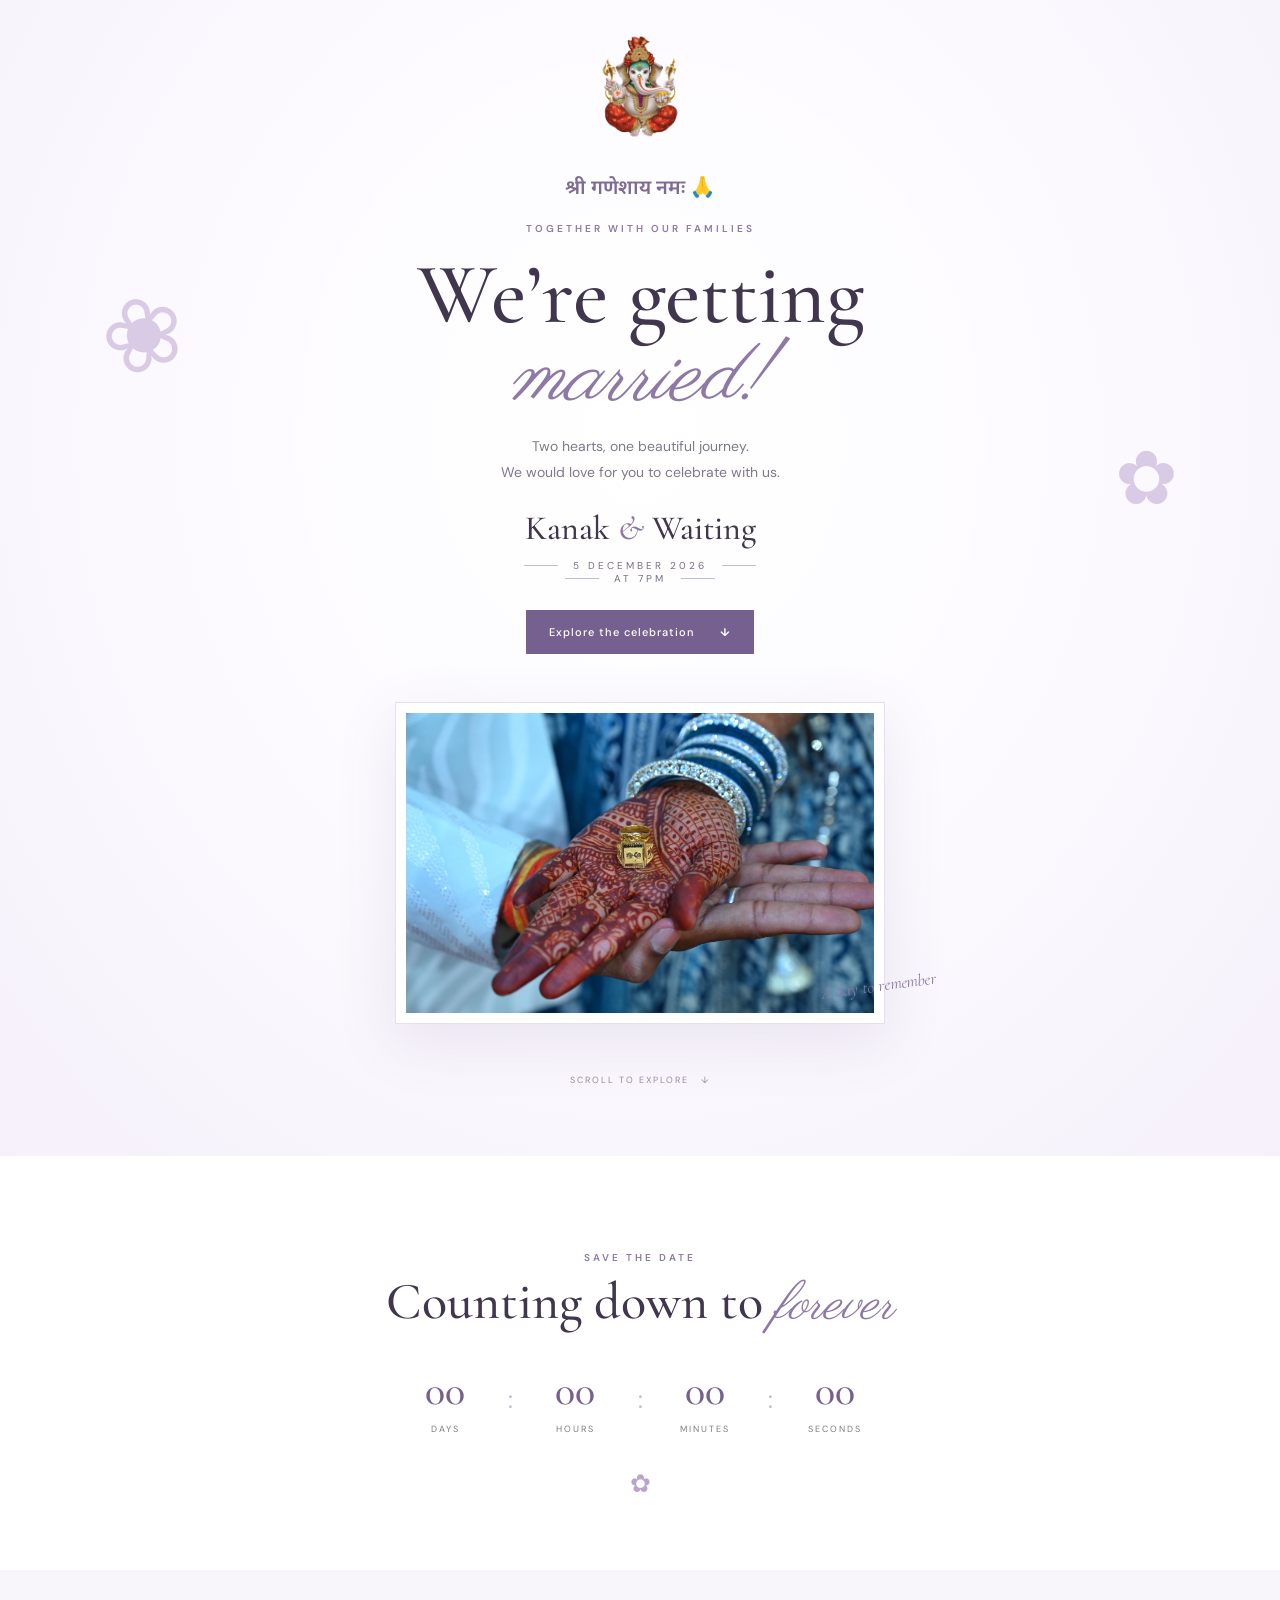
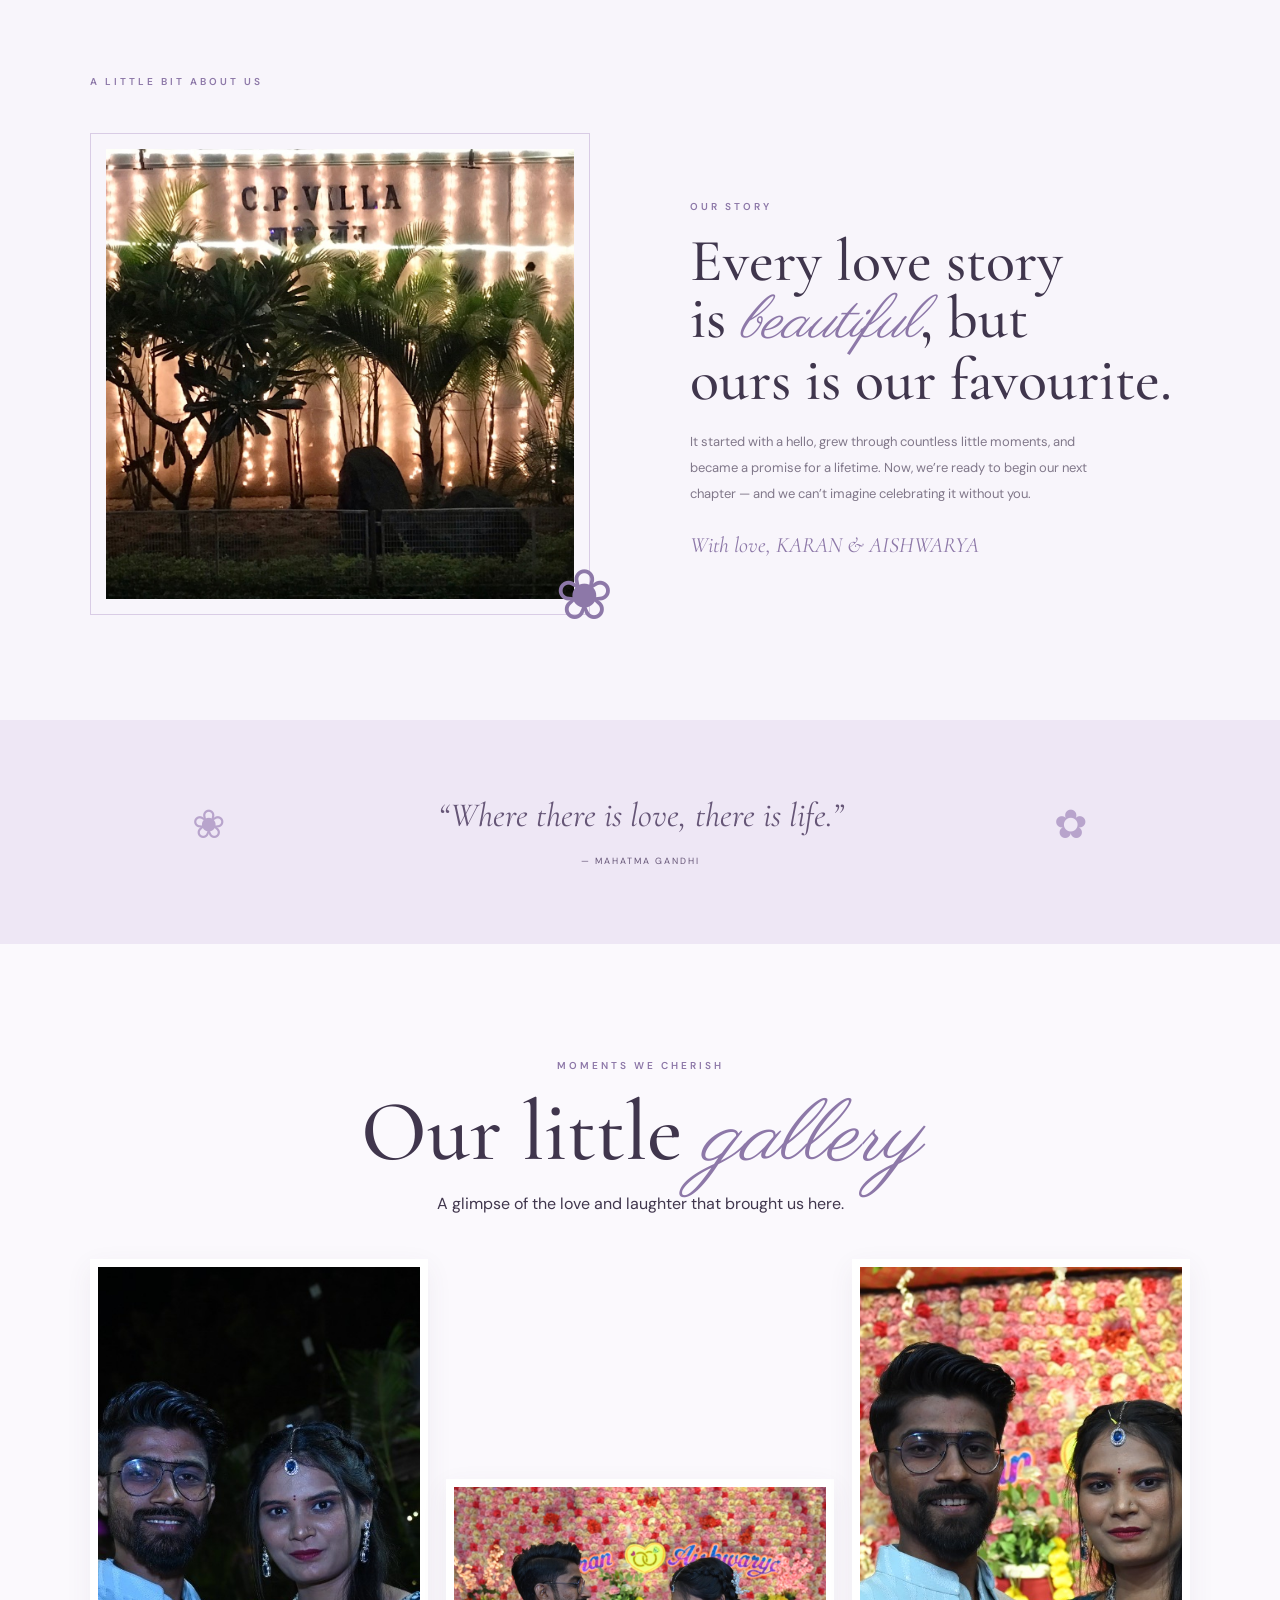
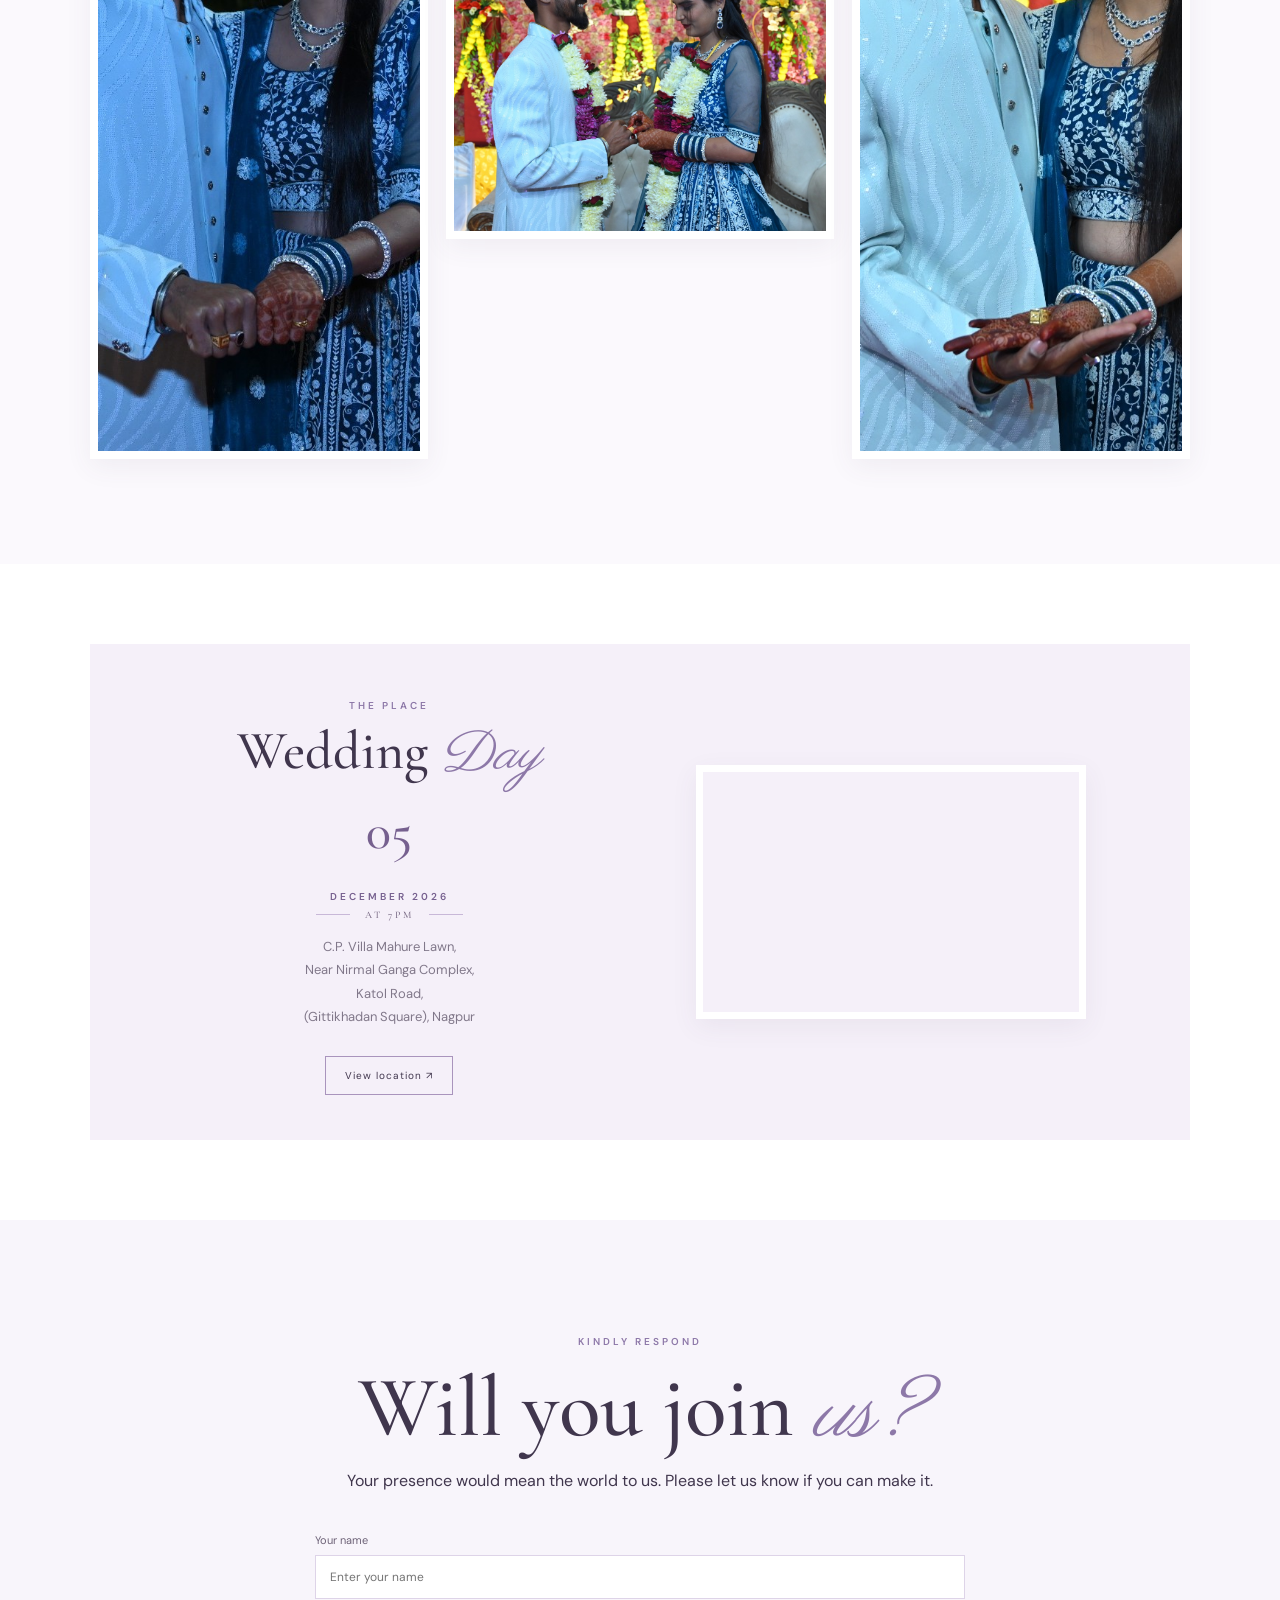
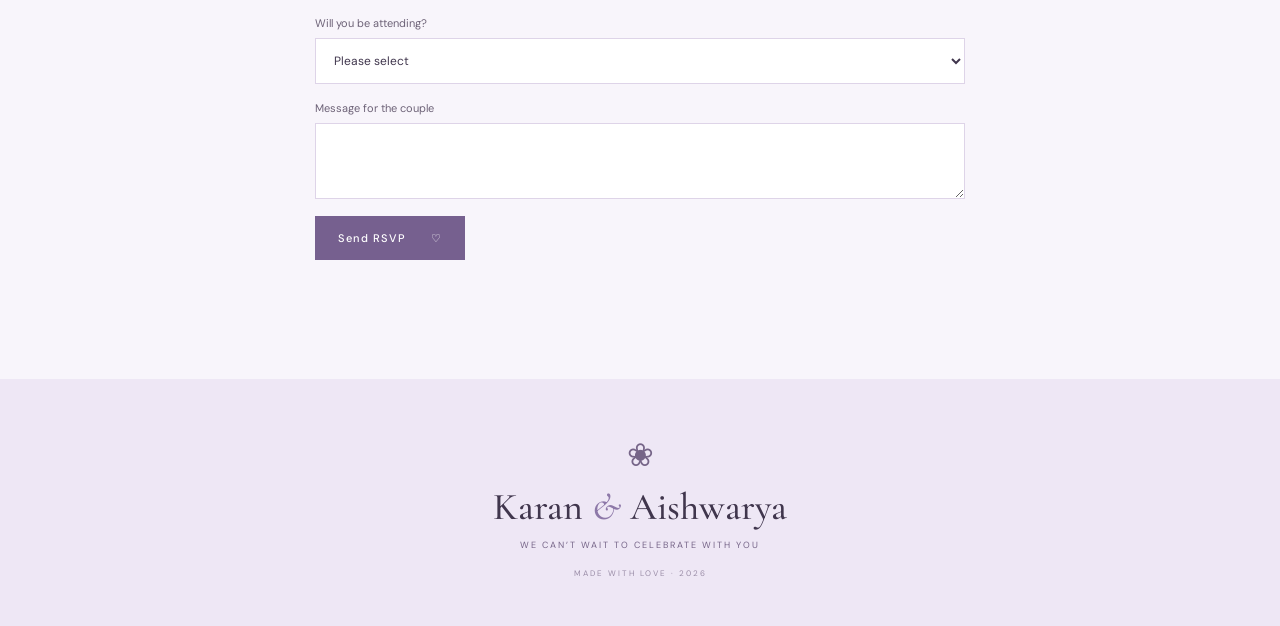
==== index.html @ d9f2b696 "update data" ====
<!DOCTYPE html>
<html lang="en">
<head>
  <meta charset="UTF-8">
  <meta name="viewport" content="width=device-width, initial-scale=1.0">
  <meta name="theme-color" content="#f8f5ff">
  <title>Our Wedding | A Celebration of Love</title>

  <link rel="preconnect" href="https://fonts.googleapis.com">
  <link rel="preconnect" href="https://fonts.gstatic.com" crossorigin>

  <link href="https://fonts.googleapis.com/css2?family=Cormorant+Garamond:wght@400;500;600;700&family=DM+Sans:wght@400;500;600&family=Noto+Sans+Devanagari:wght@400;500;600;700&display=swap" rel="stylesheet">

  <link rel="stylesheet" href="style.css">
</head>

<body>
  <div class="top-flower flower-a">✿</div>
  <div class="top-flower flower-b">❀</div>

  <div class="ganesh-top">
    <img src="images/ganesh.png" alt="Lord Ganesha">
  </div>

  <main>
    <section class="hero" id="home">
      <div class="hero-ornament ornament-left">❀</div>
      <div class="hero-ornament ornament-right">✿</div>

      <p style="font-family: 'Noto Sans Devanagari', sans-serif; font-size: 20px; color: #7d6b94; font-weight: 600;">
        श्री गणेशाय नमः 🙏
      </p>

      <p class="eyebrow">TOGETHER WITH OUR FAMILIES</p>

      <h1>We’re getting<br><em>married!</em></h1>

      <p class="hero-copy">
        Two hearts, one beautiful journey.<br>
        We would love for you to celebrate with us.
      </p>

      <div class="names">Kanak <span>&</span> Waiting</div>

      <div class="date-line">
        <span></span> 5 DECEMBER 2026 <span></span>
      </div>

      <div class="date-line">
        <span></span> AT 7PM <span></span>
      </div>

      <a class="primary-btn" href="#venue">
        Explore the celebration <b>↓</b>
      </a>

      <div class="hero-photo-wrap">
        <div class="photo-frame">
          <img src="images/front.jpeg" alt="Our wedding photo">
        </div>
        <span class="photo-caption">A day to remember</span>
      </div>

      <div class="scroll-note">SCROLL TO EXPLORE <span>↓</span></div>
    </section>

    <section class="countdown-section">
      <p class="eyebrow">SAVE THE DATE</p>
      <h2>Counting down to <em>forever</em></h2>

      <div class="countdown" aria-label="Countdown to wedding">
        <div><strong id="days">000</strong><span>Days</span></div>
        <i>:</i>
        <div><strong id="hours">00</strong><span>Hours</span></div>
        <i>:</i>
        <div><strong id="minutes">00</strong><span>Minutes</span></div>
        <i>:</i>
        <div><strong id="seconds">00</strong><span>Seconds</span></div>
      </div>

      <div class="tiny-flower">✿</div>
    </section>

    <section class="story section-pad" id="story">
      <div class="section-kicker">A LITTLE BIT ABOUT US</div>

      <div class="story-grid">
        <div class="story-image">
          <img src="images/LAWN.jpg" alt="Our story">
          <span class="image-flower">❀</span>
        </div>

        <div class="story-text">
          <p class="eyebrow">OUR STORY</p>

          <h2>
            Every love story<br>
            is <em>beautiful</em>, but<br>
            ours is our favourite.
          </h2>

          <p>
            It started with a hello, grew through countless little moments,
            and became a promise for a lifetime. Now, we’re ready to begin
            our next chapter — and we can’t imagine celebrating it without you.
          </p>

          <div class="signature">With love, KARAN & AISHWARYA</div>
        </div>
      </div>
    </section>

    <section class="quote-band">
      <span class="quote-flower">❀</span>
      <p>“Where there is love, there is life.”</p>
      <small>— MAHATMA GANDHI</small>
      <span class="quote-flower right">✿</span>
    </section>

    <section class="gallery section-pad" id="gallery">
      <p class="eyebrow">MOMENTS WE CHERISH</p>
      <h2>Our little <em>gallery</em></h2>

      <p class="section-intro">
        A glimpse of the love and laughter that brought us here.
      </p>

      <div class="gallery-grid">
        <img src="images/gal1.jpeg" alt="Wedding photo 1">
        <img src="images/gal2.jpeg" alt="Wedding photo 2">
        <img src="images/gal3.jpeg" alt="Wedding photo 3">
      </div>
    </section>

    <section class="venue section-pad" id="venue">
      <div class="venue-card">
        <div class="venue-details">
          <p class="eyebrow">THE PLACE</p>
          <h2>Wedding <em>Day</em></h2>

          <div class="venue-date">
            05<br>
            <span>DECEMBER 2026</span>
            <div class="date-line">
              <span></span> AT 7PM <span></span>
            </div>
          </div>

          <p>
            C.P. Villa Mahure Lawn,<br>
            Near Nirmal Ganga Complex,<br>
            Katol Road,<br>
            (Gittikhadan Square), Nagpur
          </p>

          <a class="outline-btn"
             href="https://www.google.com/maps/search/?api=1&query=C.P.+Villa+Mahure+Lawn%2C+Near+Nirmal+Ganga+Complex%2C+Katol+Road%2C+Nagpur"
             target="_blank" rel="noopener">
            View location ↗
          </a>
        </div>

        <div class="venue-map">
          <iframe
            src="https://maps.google.com/maps?q=C.P.%20Villa%20Mahure%20Lawn%2C%20Near%20Nirmal%20Ganga%20Complex%2C%20Katol%20Road%2C%20Nagpur&t=&z=14&ie=UTF8&iwloc=&output=embed"
            width="100%"
            height="240"
            style="border:0;"
            loading="lazy"
            allowfullscreen
            referrerpolicy="no-referrer-when-downgrade">
          </iframe>
        </div>
      </div>
    </section>

    <!-- RSVP SECTION -->
    <section class="rsvp section-pad" id="rsvp">
      <p class="eyebrow">KINDLY RESPOND</p>
      <h2>Will you join <em>us?</em></h2>

      <p class="section-intro">
        Your presence would mean the world to us.
        Please let us know if you can make it.
      </p>

      <form id="rsvpForm" class="rsvp-form">

        <label>
          Your name
          <input
            type="text"
            name="name"
            placeholder="Enter your name"
            required>
        </label>

        <label>
          Will you be attending?
          <select name="attendance" required>
            <option value="">Please select</option>
            <option value="Joyfully accepts">Joyfully accepts</option>
            <option value="Regretfully declines">Regretfully declines</option>
          </select>
        </label>

        <label>
          Message for the couple
          <textarea
            name="message"
            rows="3"
            placeholder="Write a little note (optional)">
          </textarea>
        </label>

        <button class="primary-btn submit-btn" type="submit">
          Send RSVP <span>♡</span>
        </button>

        <p class="form-note" id="formNote" aria-live="polite"></p>

      </form>
    </section>
  </main>

  <footer>
    <div class="footer-flower">❀</div>
    <div class="footer-names">Karan <span>&</span> Aishwarya</div>
    <p>WE CAN’T WAIT TO CELEBRATE WITH YOU</p>
    <small>MADE WITH LOVE · 2026</small>
  </footer>

  <script src="script.js"></script>
</body>
</html>
---- style.css ----
@import url('https://fonts.googleapis.com/css2?family=Parisienne&display=swap');

:root {
  --ink: #40364d;
  --purple: #8d78a8;
  --deep: #76608f;
  --pale: #f3eef9;
  --lav: #e8def2;
  --white: #fff;
  --muted: #81788a;
}

* {
  box-sizing: border-box;
}

html {
  scroll-behavior: smooth;
}

body {
  margin: 0;
  background: #fff;
  color: var(--ink);
  font-family: 'DM Sans', sans-serif;
  overflow-x: hidden;
}

a {
  color: inherit;
  text-decoration: none;
}

/* HEADER */
.site-header {
  height: 82px;
  padding: 0 8%;
  display: flex;
  align-items: center;
  justify-content: space-between;
  background: #fff;
  position: absolute;
  top: 0;
  left: 0;
  width: 100%;
  z-index: 10;
}

.brand {
  font-family: 'Cormorant Garamond', serif;
  font-size: 30px;
  letter-spacing: 2px;
}

.brand span,
.names span,
.footer-names span {
  color: var(--purple);
  font-style: italic;
}

.nav {
  display: flex;
  gap: 36px;
  align-items: center;
  font-size: 12px;
  letter-spacing: 1.4px;
  text-transform: uppercase;
}

.nav a {
  transition: .2s;
}

.nav a:hover {
  color: var(--purple);
}

.nav-rsvp {
  border: 1px solid #bba9ce;
  padding: 11px 23px;
}

.menu-toggle {
  display: none;
  background: none;
  border: 0;
  font-size: 25px;
  color: var(--ink);
}

/* HERO */
.hero {
  min-height: 930px;
  padding: 155px 20px 70px;
  text-align: center;
  position: relative;
  background: radial-gradient(ellipse at 50% 38%, #fff 0, #fcfaff 48%, #f5f0fa 100%);
  overflow: hidden;
}

.eyebrow,
.section-kicker {
  font-size: 10px;
  letter-spacing: 3px;
  color: var(--purple);
  font-weight: 600;
}

.hero h1,
.section-pad h2,
.countdown-section h2 {
  font: 500 clamp(48px, 7vw, 86px)/.9 'Cormorant Garamond', serif;
  margin: 22px 0 15px;
}

.hero h1 em,
h2 em {
  font-family: 'Parisienne', cursive;
  color: var(--purple);
  font-weight: 400;
}

.hero-copy {
  font-size: 14px;
  line-height: 1.9;
  color: var(--muted);
}

.names {
  font: 500 34px 'Cormorant Garamond', serif;
  margin: 22px 0 10px;
}

.date-line {
  display: flex;
  align-items: center;
  justify-content: center;
  gap: 15px;
  font-size: 10px;
  letter-spacing: 3px;
  color: #796b85;
}

.date-line span {
  height: 1px;
  width: 34px;
  background: #c8b8d8;
}

.primary-btn {
  display: inline-flex;
  align-items: center;
  gap: 25px;
  margin-top: 25px;
  padding: 15px 23px;
  background: var(--deep);
  color: #fff;
  border: 0;
  font: 500 11px 'DM Sans', sans-serif;
  letter-spacing: 1px;
  cursor: pointer;
  transition: .25s;
}

.primary-btn:hover {
  background: #5d4b73;
  transform: translateY(-2px);
}

.hero-photo-wrap {
  width: min(490px, 80vw);
  margin: 48px auto 0;
  position: relative;
}

.photo-frame {
  padding: 10px;
  background: #fff;
  box-shadow: 0 18px 55px #6f5a8520;
  border: 1px solid #e7deef;
}

.photo-frame img {
  display: block;
  width: 100%;
  height: 300px;
  object-fit: cover;
  object-position: center 48%;
}

.photo-caption {
  position: absolute;
  right: -52px;
  bottom: 28px;
  font: italic 17px 'Cormorant Garamond', serif;
  color: var(--purple);
  transform: rotate(-8deg);
}

.scroll-note {
  font-size: 9px;
  letter-spacing: 2px;
  color: #968ba0;
  margin-top: 50px;
}

.scroll-note span {
  margin-left: 8px;
}

.hero-ornament,
.top-flower {
  position: absolute;
  color: #c7b3d8;
  opacity: .65;
  font-size: 100px;
}

.ornament-left {
  left: 8%;
  top: 270px;
  transform: rotate(-20deg);
}

.ornament-right {
  right: 8%;
  top: 430px;
  font-size: 75px;
}

.top-flower {
  font-size: 50px;
  top: 100px;
}

.flower-a {
  left: 3%;
}

.flower-b {
  right: 4%;
  top: 160px;
}

/* COUNTDOWN */
.countdown-section {
  text-align: center;
  padding: 85px 20px 70px;
  background: #fff;
}

.countdown-section h2 {
  font-size: 52px;
  margin: 15px 0 35px;
}

.countdown {
  display: flex;
  justify-content: center;
  align-items: center;
  gap: 30px;
}

.countdown div {
  display: flex;
  flex-direction: column;
  gap: 7px;
  min-width: 65px;
}

.countdown strong {
  font: 500 42px 'Cormorant Garamond', serif;
  color: var(--deep);
}

.countdown span {
  font-size: 9px;
  letter-spacing: 2px;
  color: var(--muted);
  text-transform: uppercase;
}

.countdown i {
  font-style: normal;
  color: #c9bad8;
  font-size: 25px;
}

.tiny-flower {
  font-size: 25px;
  color: #b9a5cc;
  margin-top: 32px;
}

/* STORY */
.section-pad {
  padding: 105px max(7%, calc((100% - 1120px)/2));
}

.story {
  background: #f8f5fb;
}

.story-grid {
  display: grid;
  grid-template-columns: 1fr 1fr;
  gap: 9%;
  align-items: center;
  margin-top: 45px;
}

.story-image {
  position: relative;
  padding: 15px;
  border: 1px solid #d9cce5;
}

.story-image img {
  width: 100%;
  height: 450px;
  object-fit: cover;
  display: block;
}

.image-flower {
  position: absolute;
  right: -25px;
  bottom: -27px;
  color: var(--purple);
  font-size: 70px;
}

.story-text h2 {
  font-size: 60px;
  line-height: .95;
  margin: 20px 0;
}

.story-text > p:not(.eyebrow) {
  color: var(--muted);
  font-size: 13px;
  line-height: 2;
  max-width: 430px;
}

.signature {
  font: italic 22px 'Cormorant Garamond', serif;
  color: var(--purple);
  margin-top: 25px;
}

/* QUOTE */
.quote-band {
  position: relative;
  text-align: center;
  padding: 75px 20px;
  background: #eee7f5;
  color: #655576;
}

.quote-band p {
  font: italic 34px 'Cormorant Garamond', serif;
  margin: 0 0 12px;
}

.quote-band small {
  font-size: 9px;
  letter-spacing: 2px;
}

.quote-flower {
  position: absolute;
  left: 15%;
  top: 35%;
  font-size: 40px;
  color: #b8a4cc;
}

.quote-flower.right {
  left: auto;
  right: 15%;
}

/* GALLERY */
.gallery {
  text-align: center;
  background: #fbf9fd;
}

.gallery-grid {
  display: grid;
  grid-template-columns: 1fr 1.15fr 1fr;
  gap: 18px;
  margin-top: 45px;
  align-items: center;
}

.gallery-grid img {
  width: 100%;
  height: 800px;
  object-fit: cover;
  border: 8px solid white;
  box-shadow: 0 8px 25px #51425e12;
}

.gallery-grid img:nth-child(2) {
  height: 360px;
}

/* VENUE */
.venue {
  background: #fff;
  padding-top: 80px;
  padding-bottom: 80px;
}

.venue-card {
  background: #f5f0f9;
  padding: 45px 6%;
  display: grid;
  grid-template-columns: 1fr 1fr;
  align-items: center;
  gap: 35px;
  min-height: 330px;
}

.venue-details {
  text-align: center;
}

.venue-card h2 {
  font-size: 54px;
  margin: 15px 0;
}

.venue-card p:not(.eyebrow) {
  font-size: 13px;
  line-height: 1.8;
  color: var(--muted);
}

.venue-date {
  font: 500 52px 'Cormorant Garamond', serif;
  color: var(--deep);
  line-height: 1;
  margin: 25px 0 15px;
}

.venue-date span {
  font: 600 10px 'DM Sans', sans-serif;
  letter-spacing: 3px;
}

.outline-btn {
  display: inline-block;
  border: 1px solid #a994bd;
  padding: 12px 19px;
  font-size: 10px;
  letter-spacing: 1px;
  margin-top: 15px;
}

.venue-map {
  width: 100%;
  max-width: 390px;
  justify-self: center;
  border: 7px solid #fff;
  box-shadow: 0 8px 25px #51425e12;
}

.venue-map iframe {
  display: block;
  width: 100%;
  height: 240px;
}

/* RSVP */
.rsvp {
  text-align: center;
  background: #f8f5fb;
}

.rsvp-form {
  max-width: 650px;
  margin: 42px auto 0;
  text-align: left;
}

.form-row {
  display: grid;
  grid-template-columns: 1fr 1fr;
  gap: 18px;
}

.rsvp-form label {
  display: block;
  font-size: 11px;
  color: #6d6277;
  margin-bottom: 17px;
}

.rsvp-form input,
.rsvp-form select,
.rsvp-form textarea {
  display: block;
  width: 100%;
  margin-top: 8px;
  padding: 13px 14px;
  border: 1px solid #ded4e8;
  background: #fff;
  color: var(--ink);
  font: 12px 'DM Sans', sans-serif;
  outline: none;
}

.rsvp-form input:focus,
.rsvp-form select:focus,
.rsvp-form textarea:focus {
  border-color: #9b85b2;
}

.rsvp-form textarea {
  resize: vertical;
}

.submit-btn {
  margin-top: 0;
}

.form-note {
  font-size: 10px;
  color: #92869d;
  margin-top: 14px;
}

/* FOOTER */
footer {
  text-align: center;
  padding: 55px 20px 45px;
  background: #eee7f5;
  color: #766588;
}

.footer-flower {
  font-size: 32px;
}

.footer-names {
  font: 500 38px 'Cormorant Garamond', serif;
  color: var(--ink);
  margin: 8px;
}

.footer-names span {
  color: var(--purple);
}

footer p {
  font-size: 9px;
  letter-spacing: 2px;
}

footer small {
  font-size: 8px;
  letter-spacing: 2px;
  color: #9a8da7;
}

/* MOBILE RESPONSIVE */
@media(max-width:760px) {
  .site-header {
    height: 70px;
    padding: 0 6%;
  }

  .menu-toggle {
    display: block;
  }

  .nav {
    display: none;
    position: absolute;
    top: 70px;
    left: 0;
    width: 100%;
    background: white;
    padding: 22px 6%;
    flex-direction: column;
    align-items: flex-start;
    gap: 20px;
    box-shadow: 0 12px 20px #40364d12;
  }

  .nav.open {
    display: flex;
  }

  .hero {
    padding-top: 125px;
    min-height: 800px;
  }

  .hero h1 {
    font-size: 64px;
  }

  .hero-ornament {
    font-size: 55px;
  }

  .ornament-left {
    left: 2%;
    top: 260px;
  }

  .ornament-right {
    right: 2%;
    top: 400px;
  }

  .photo-frame img {
    height: 235px;
  }

  .photo-caption {
    right: -18px;
    font-size: 14px;
  }

  .section-pad {
    padding: 75px 7%;
  }

  .story-grid {
    grid-template-columns: 1fr;
    gap: 40px;
  }

  .story-image img {
    height: 330px;
  }

  .story-text h2 {
    font-size: 52px;
  }

  .gallery-grid {
    grid-template-columns: 1fr 1fr;
    gap: 10px;
  }

  .gallery-grid img {
    height: 190px;
  }

  .gallery-grid img:nth-child(2) {
    height: 240px;
    grid-column: span 2;
    grid-row: 1;
  }

  .venue-card {
    grid-template-columns: 1fr;
    text-align: center;
    gap: 30px;
    padding: 40px 8%;
  }

  .venue-card h2 {
    font-size: 48px;
  }

  .venue-map {
    width: 100%;
    max-width: 100%;
  }

  .venue-map iframe {
    height: 220px;
  }

  .countdown {
    gap: 12px;
  }

  .countdown div {
    min-width: 48px;
  }

  .countdown strong {
    font-size: 32px;
  }

  .countdown span {
    font-size: 8px;
    letter-spacing: 1px;
  }

  .countdown-section h2 {
    font-size: 43px;
  }

  .gallery h2,
  .rsvp h2 {
    font-size: 48px;
  }

  .quote-band p {
    font-size: 27px;
  }

  .quote-flower {
    left: 5%;
    font-size: 25px;
  }

  .quote-flower.right {
    right: 5%;
  }

  .form-row {
    grid-template-columns: 1fr;
    gap: 0;
  }
}

@media(max-width:390px) {
  .countdown {
    gap: 7px;
  }

  .countdown div {
    min-width: 42px;
  }

  .countdown strong {
    font-size: 28px;
  }

  .date-line {
    font-size: 8px;
    letter-spacing: 2px;
  }

  .hero h1 {
    font-size: 56px;
  }
}

/* LORD GANESHA IMAGE */
.ganesh-top {
  position: absolute;
  top: 12px;
  left: 0;
  width: 100%;
  display: flex;
  justify-content: center;
  align-items: center;
  z-index: 20;
  margin: 0;
  padding: 0;
}

.ganesh-top img {
  width: 110px;
  height: 150px;
  object-fit: contain;
}

/* FIREWORKS CELEBRATION */
.firework-particle {
  position: fixed;
  z-index: 99999;
  width: 8px;
  height: 8px;
  border-radius: 50%;
  pointer-events: none;
  animation: firework-burst 1.5s ease-out forwards;
  box-shadow: 0 0 8px currentColor;
}

@keyframes firework-burst {
  0% {
    transform: translate(0, 0) scale(0.3);
    opacity: 1;
  }

  70% {
    opacity: 1;
  }

  100% {
    transform: translate(var(--tx), var(--ty)) scale(0);
    opacity: 0;
  }
}
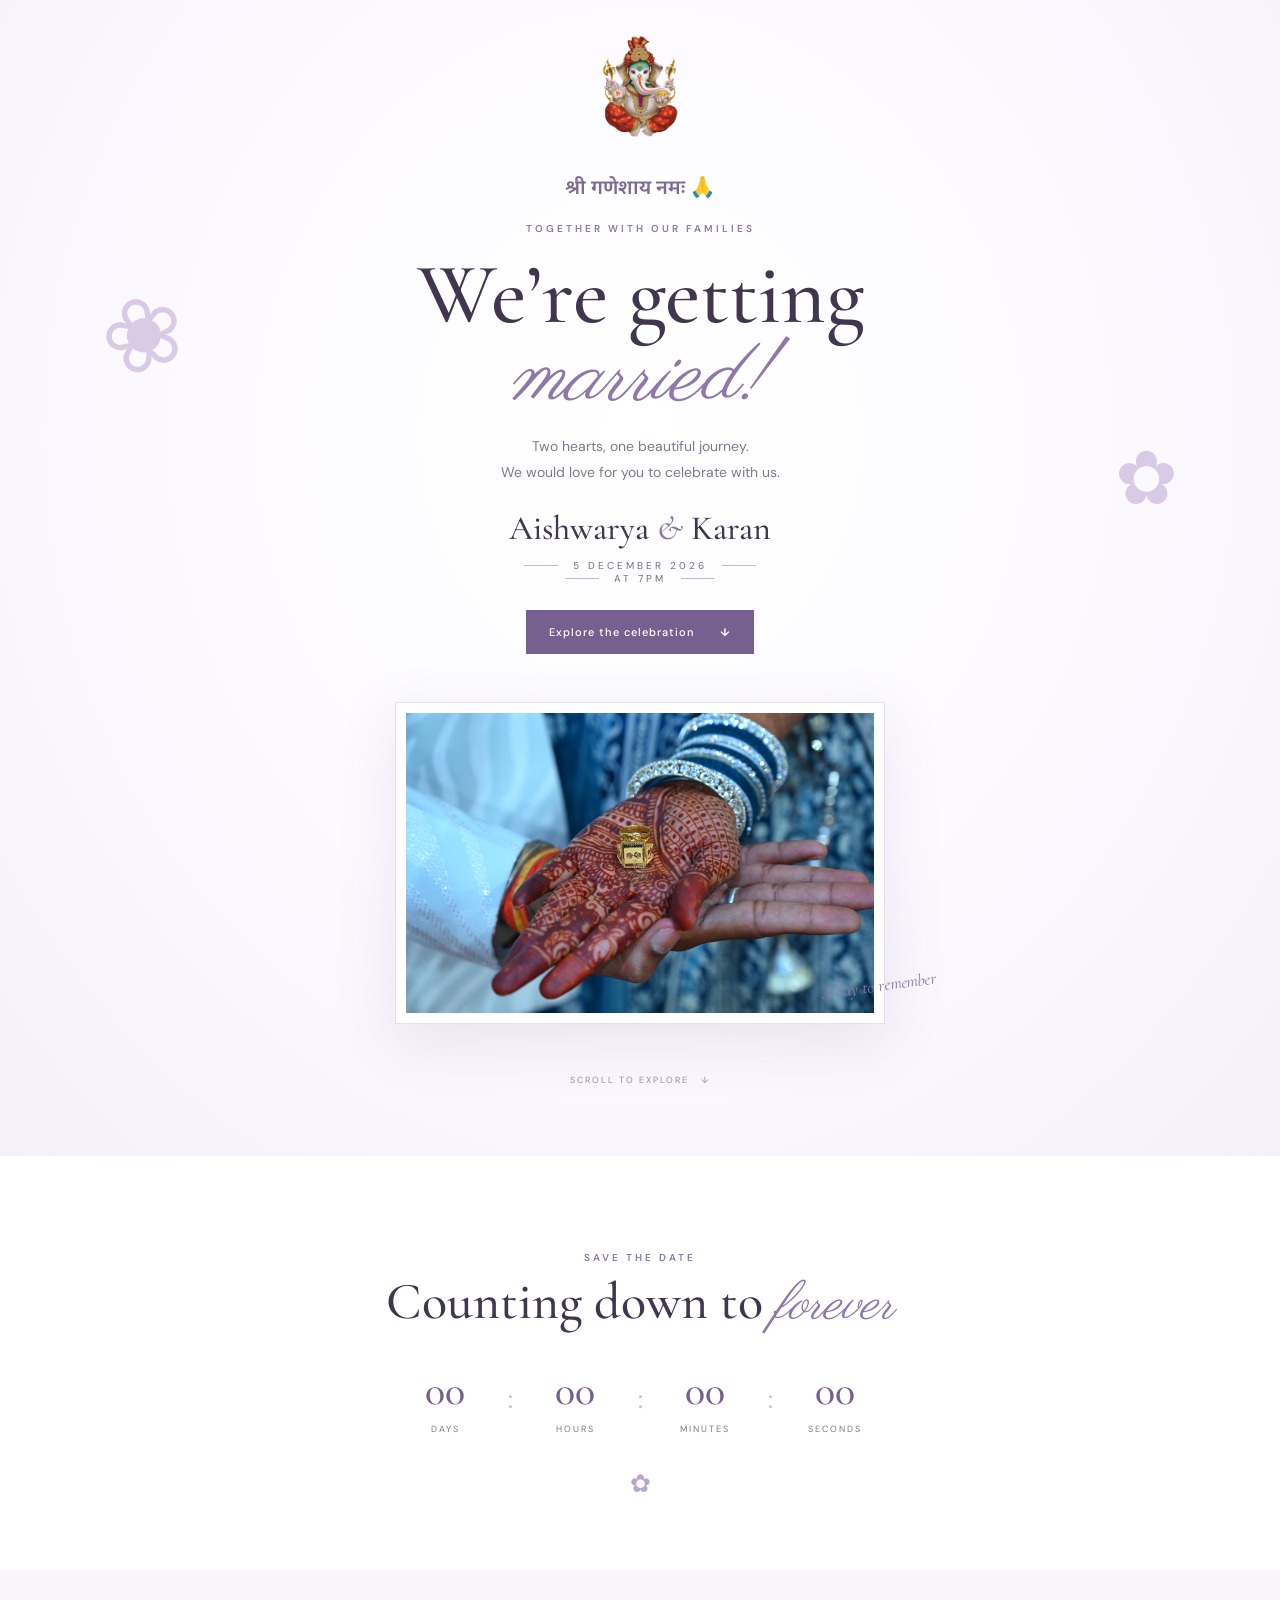
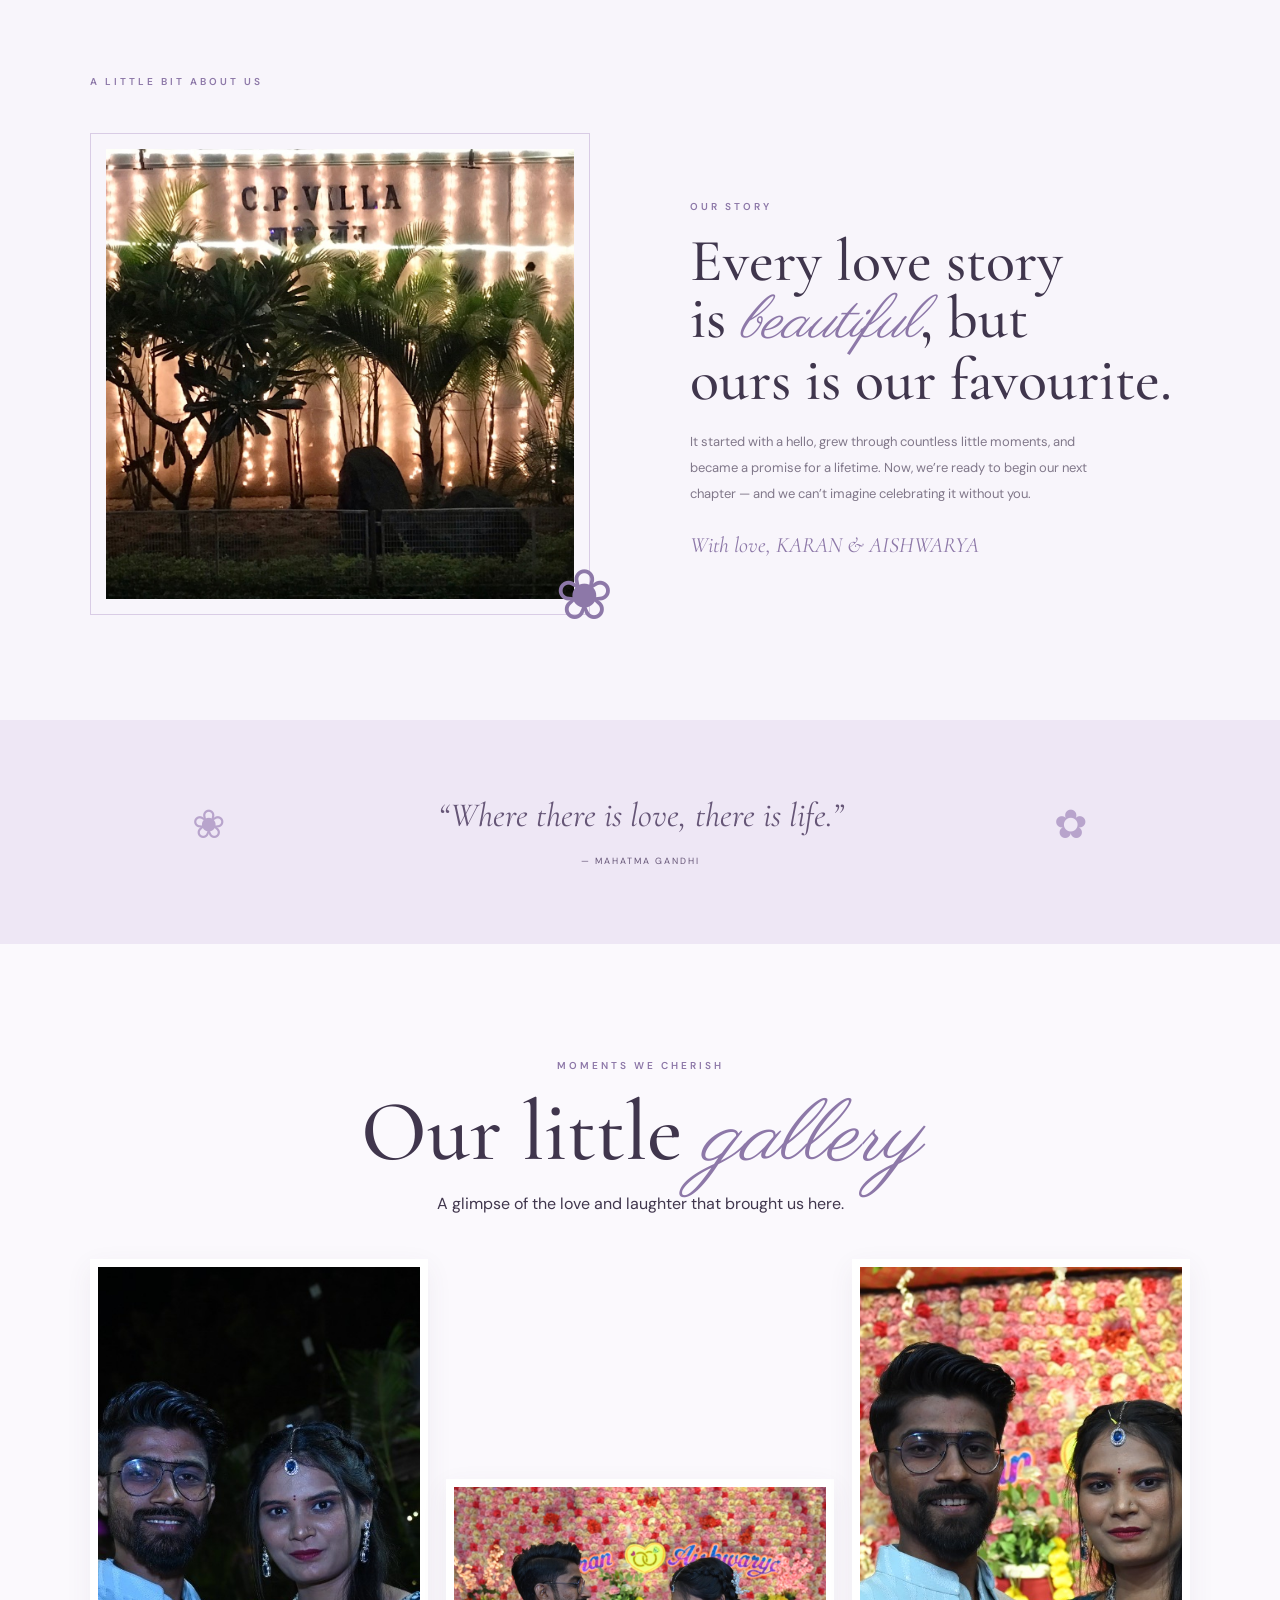
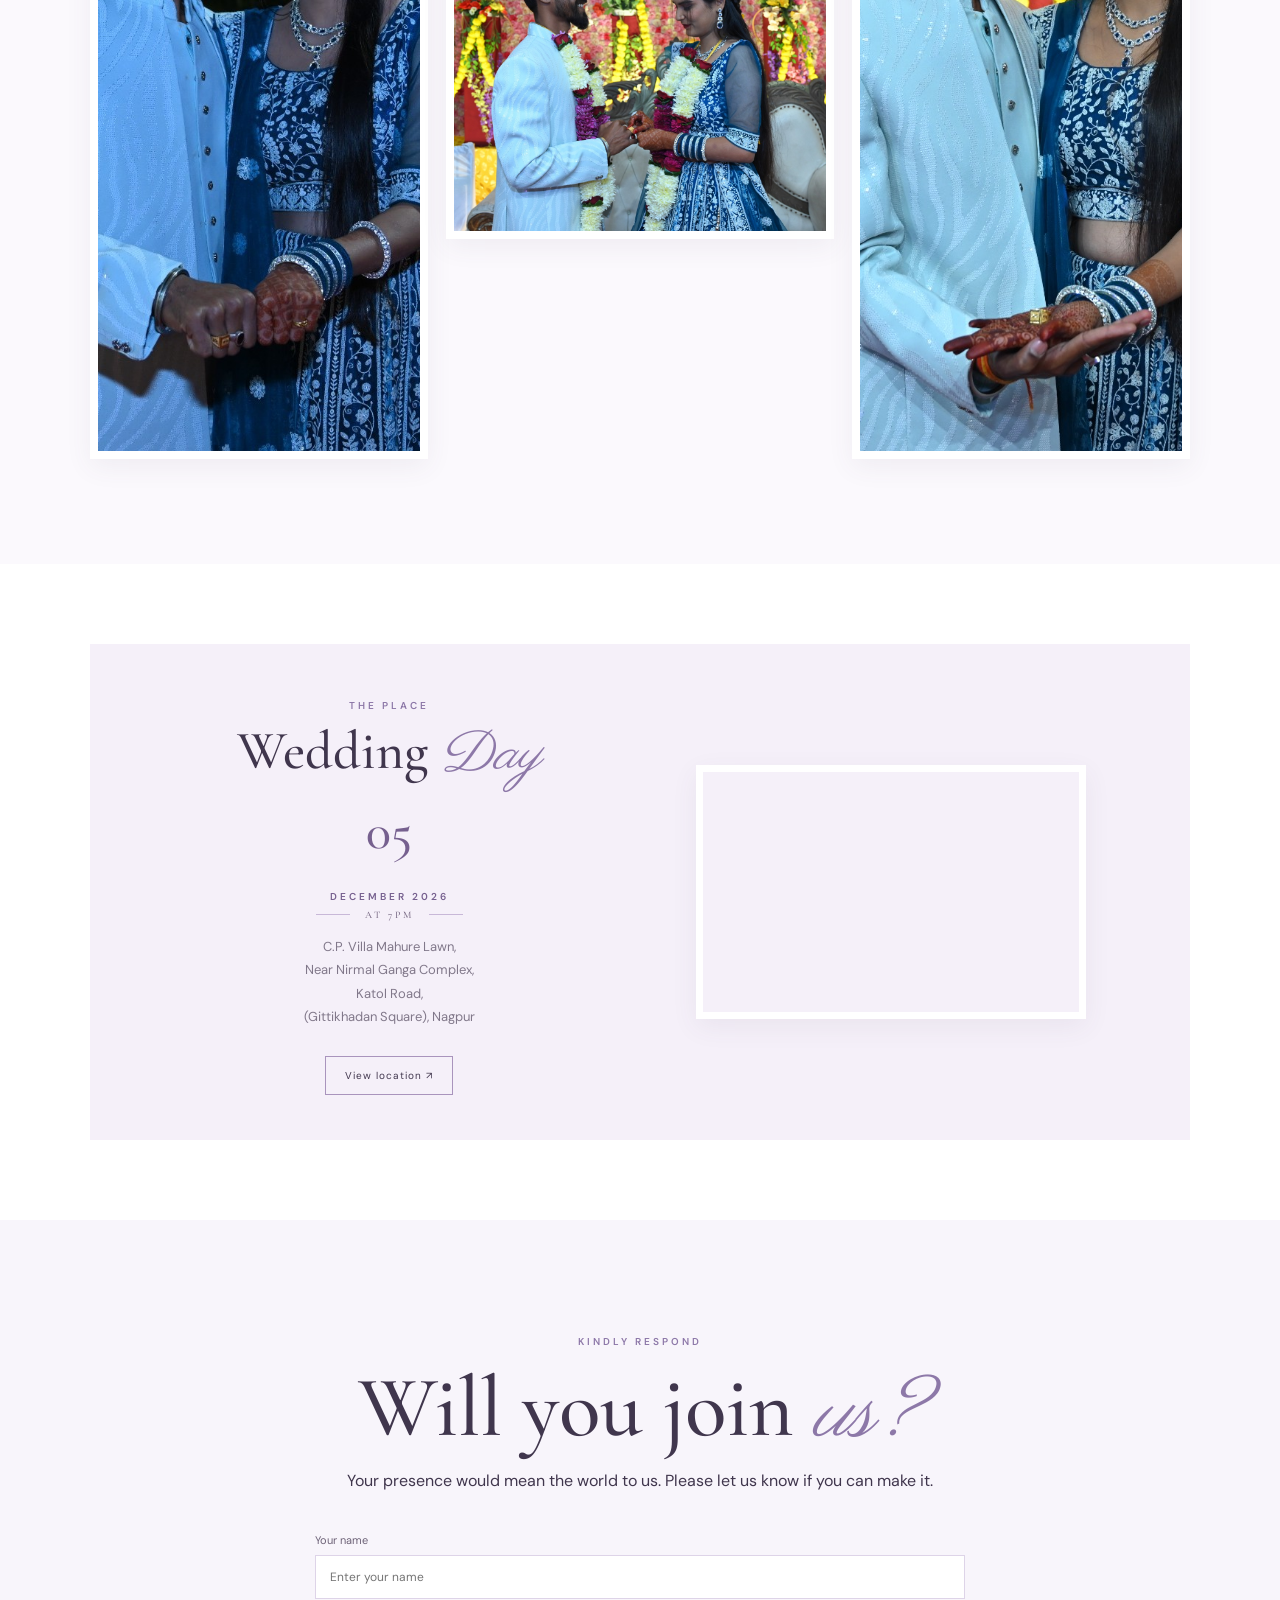
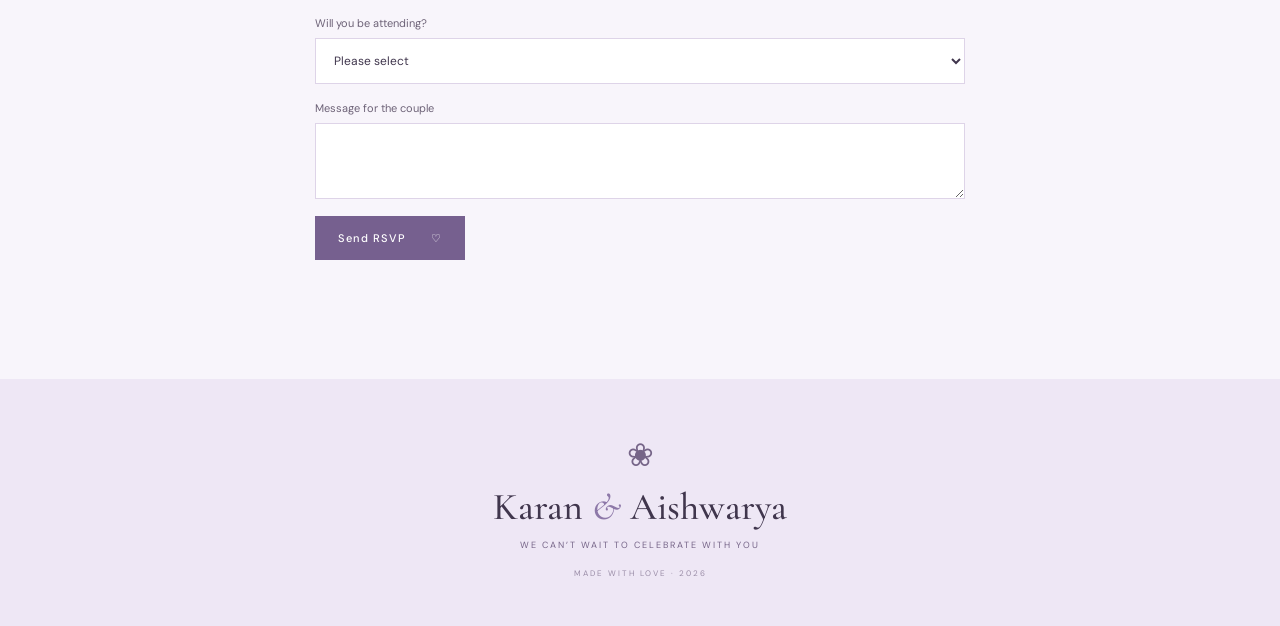
==== commit 86c62641: "update data" ====
--- a/index.html
+++ b/index.html
@@ -41,7 +41,7 @@
         We would love for you to celebrate with us.
       </p>
 
-      <div class="names">Kanak <span>&</span> Waiting</div>
+      <div class="names">Aishwarya <span>&</span> Karan</div>
 
       <div class="date-line">
         <span></span> 5 DECEMBER 2026 <span></span>
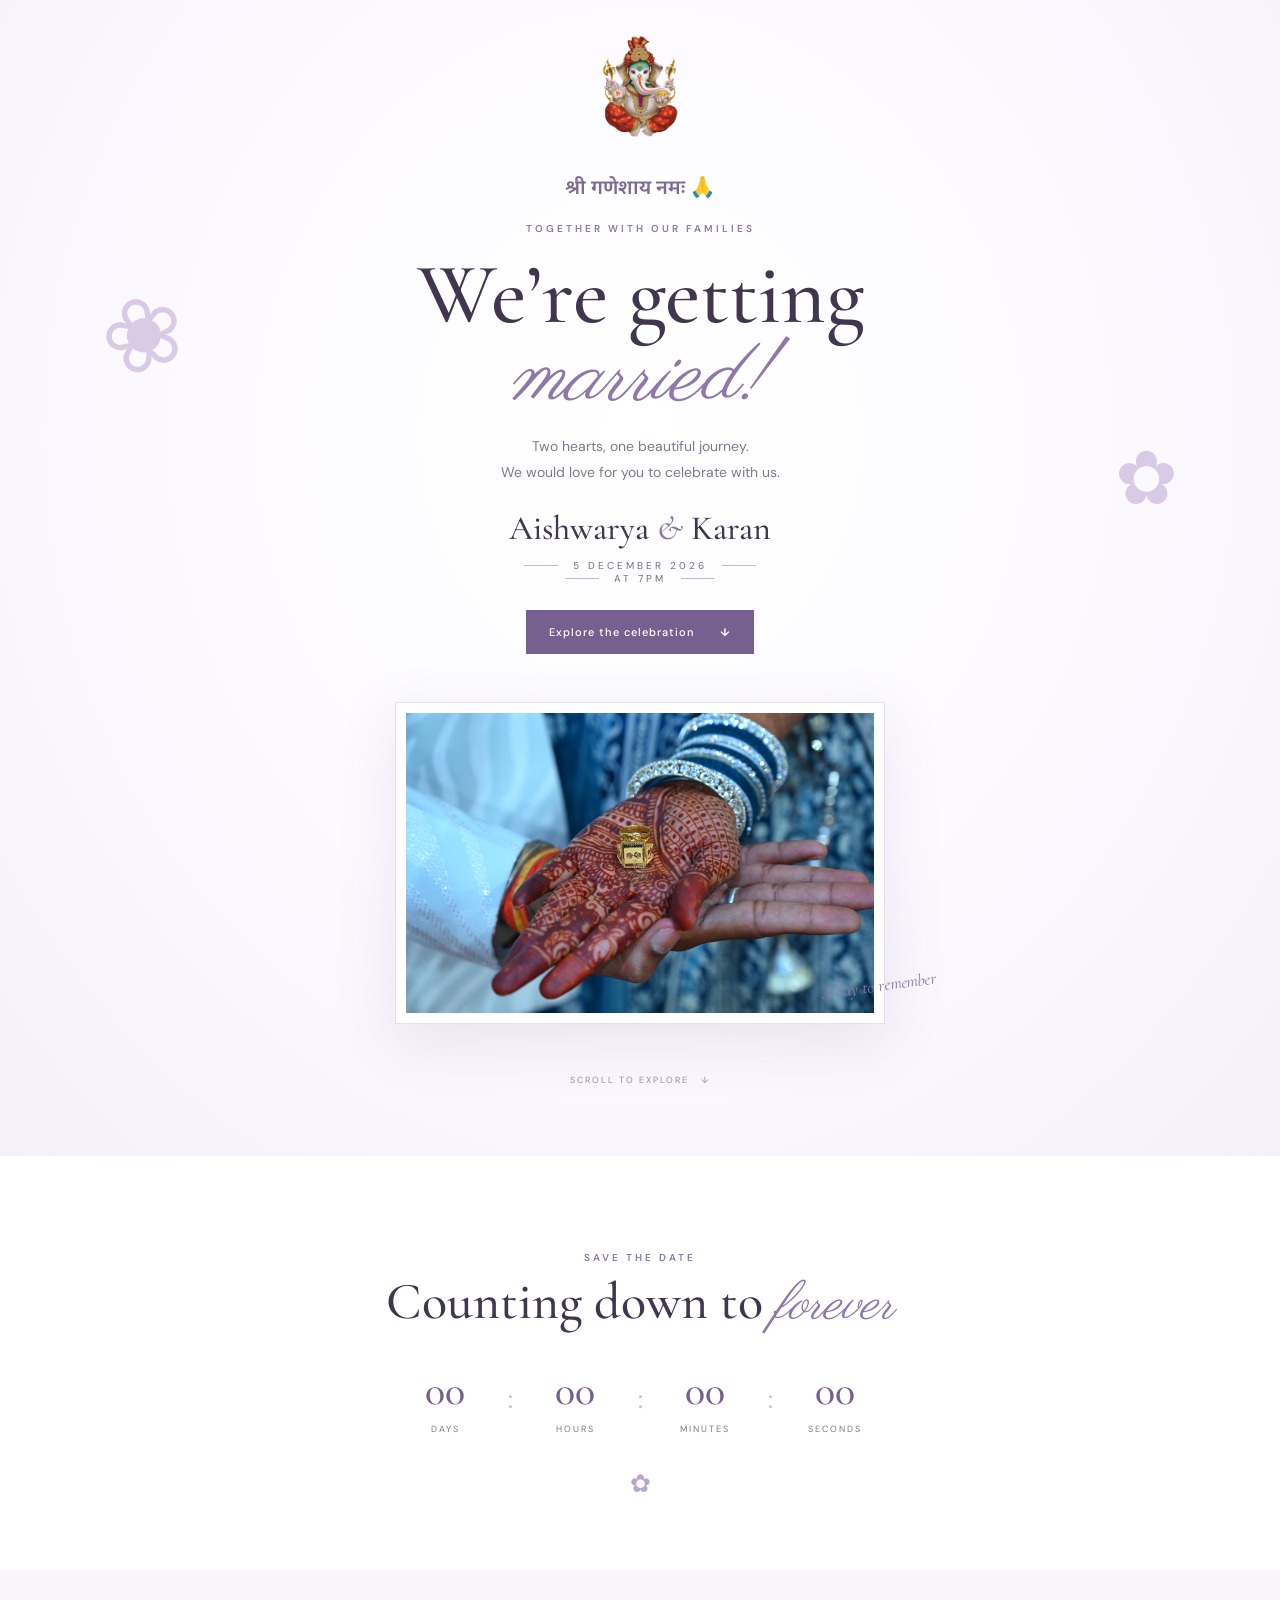
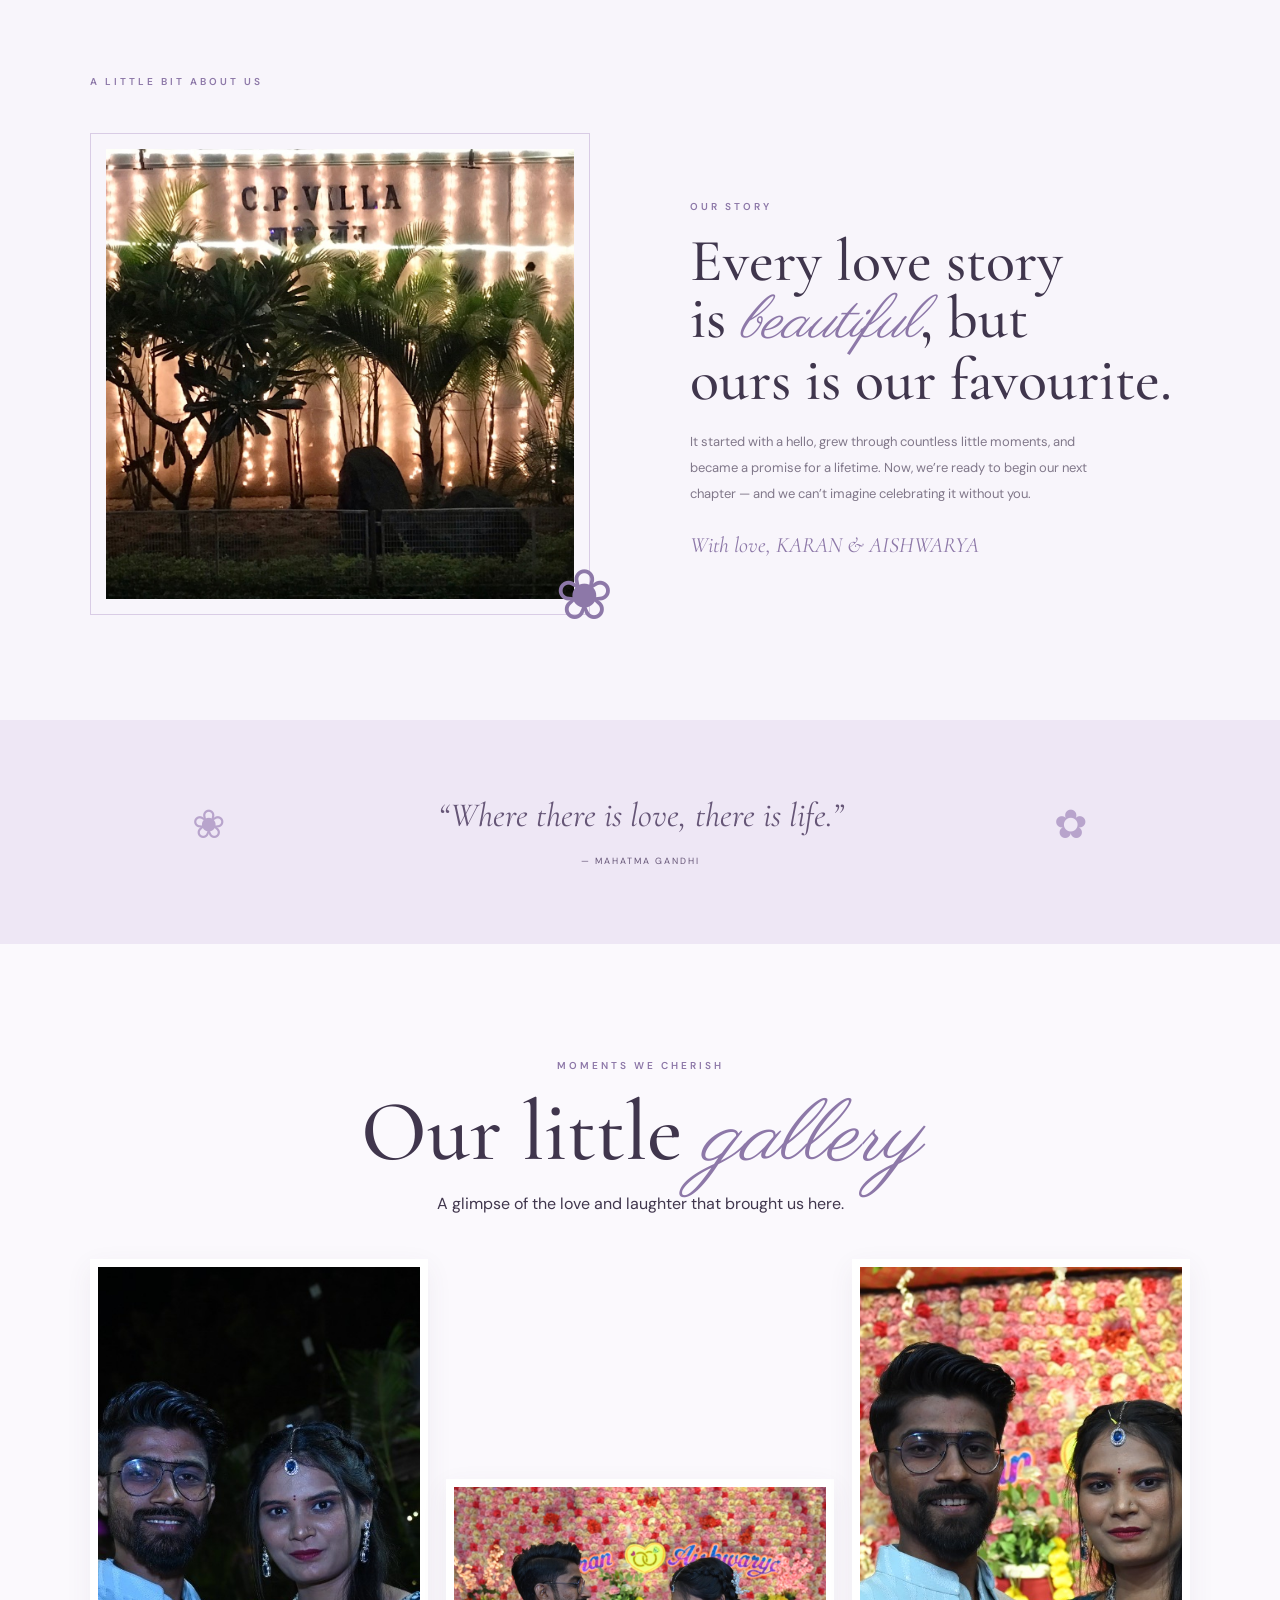
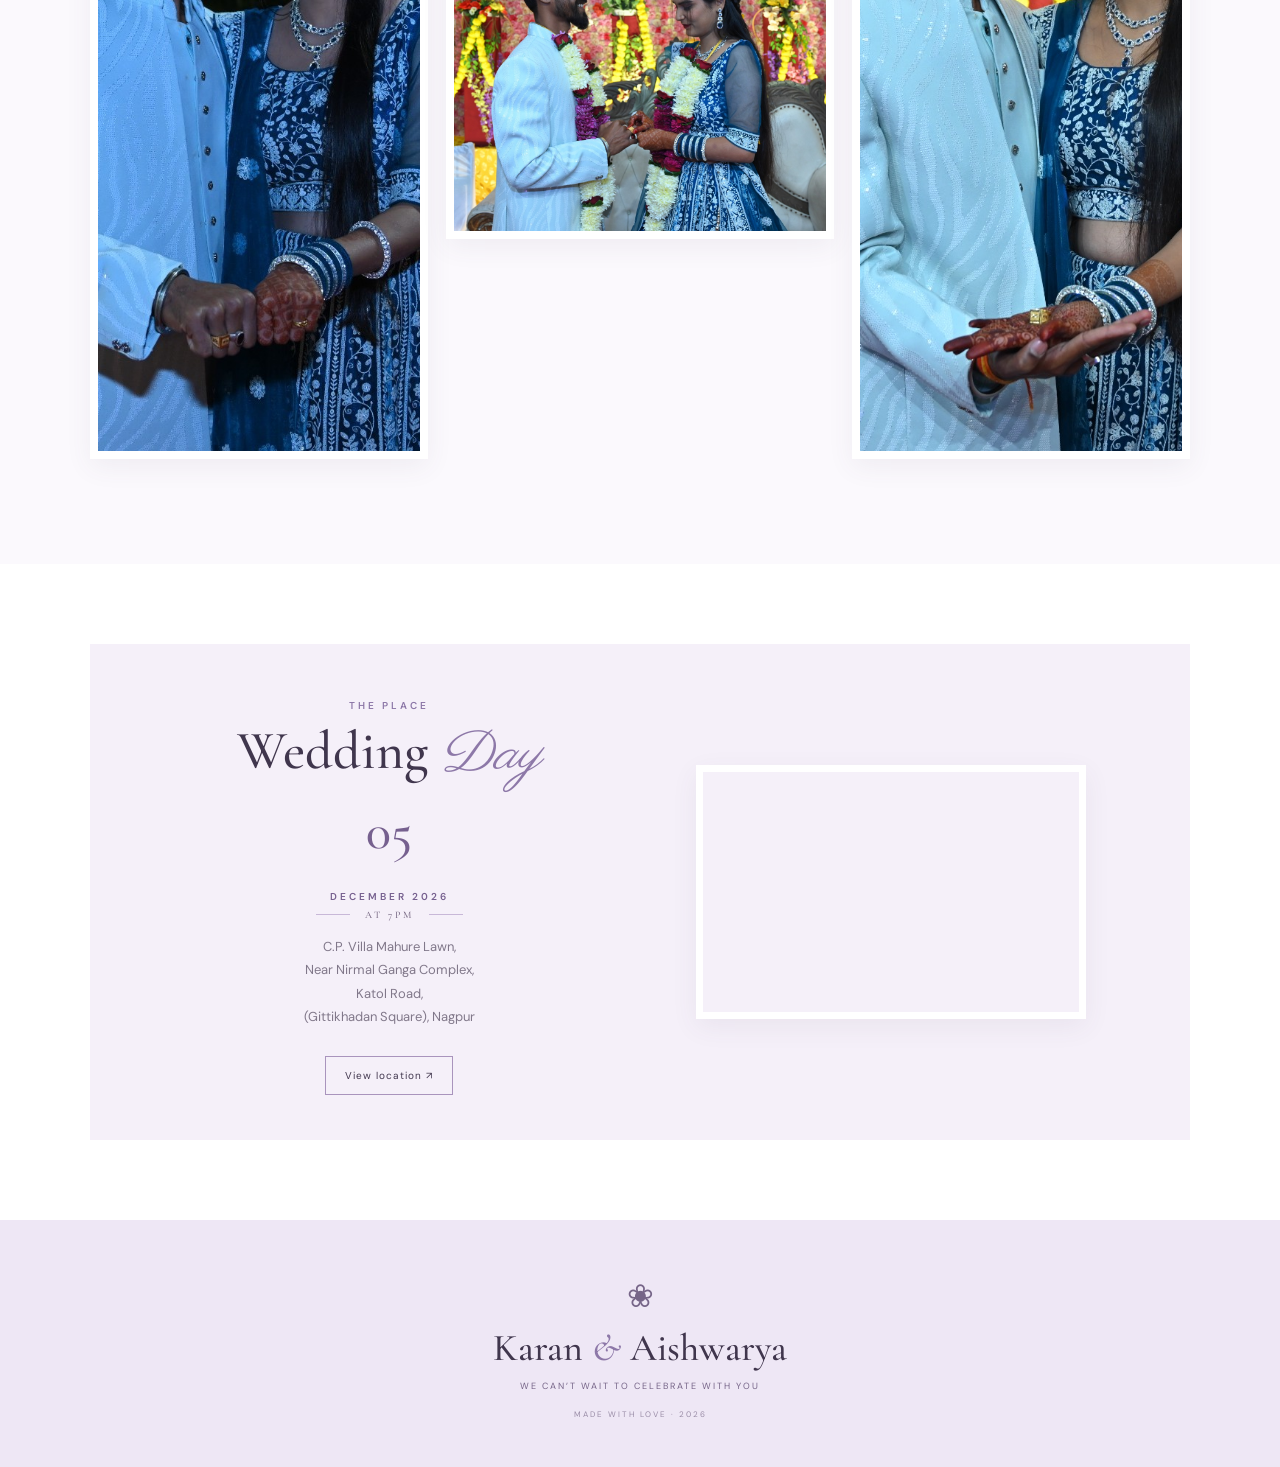
==== commit a7063051: "update file and remove some content" ====
--- a/index.html
+++ b/index.html
@@ -175,53 +175,6 @@
       </div>
     </section>
 
-    <!-- RSVP SECTION -->
-    <section class="rsvp section-pad" id="rsvp">
-      <p class="eyebrow">KINDLY RESPOND</p>
-      <h2>Will you join <em>us?</em></h2>
-
-      <p class="section-intro">
-        Your presence would mean the world to us.
-        Please let us know if you can make it.
-      </p>
-
-      <form id="rsvpForm" class="rsvp-form">
-
-        <label>
-          Your name
-          <input
-            type="text"
-            name="name"
-            placeholder="Enter your name"
-            required>
-        </label>
-
-        <label>
-          Will you be attending?
-          <select name="attendance" required>
-            <option value="">Please select</option>
-            <option value="Joyfully accepts">Joyfully accepts</option>
-            <option value="Regretfully declines">Regretfully declines</option>
-          </select>
-        </label>
-
-        <label>
-          Message for the couple
-          <textarea
-            name="message"
-            rows="3"
-            placeholder="Write a little note (optional)">
-          </textarea>
-        </label>
-
-        <button class="primary-btn submit-btn" type="submit">
-          Send RSVP <span>♡</span>
-        </button>
-
-        <p class="form-note" id="formNote" aria-live="polite"></p>
-
-      </form>
-    </section>
   </main>
 
   <footer>
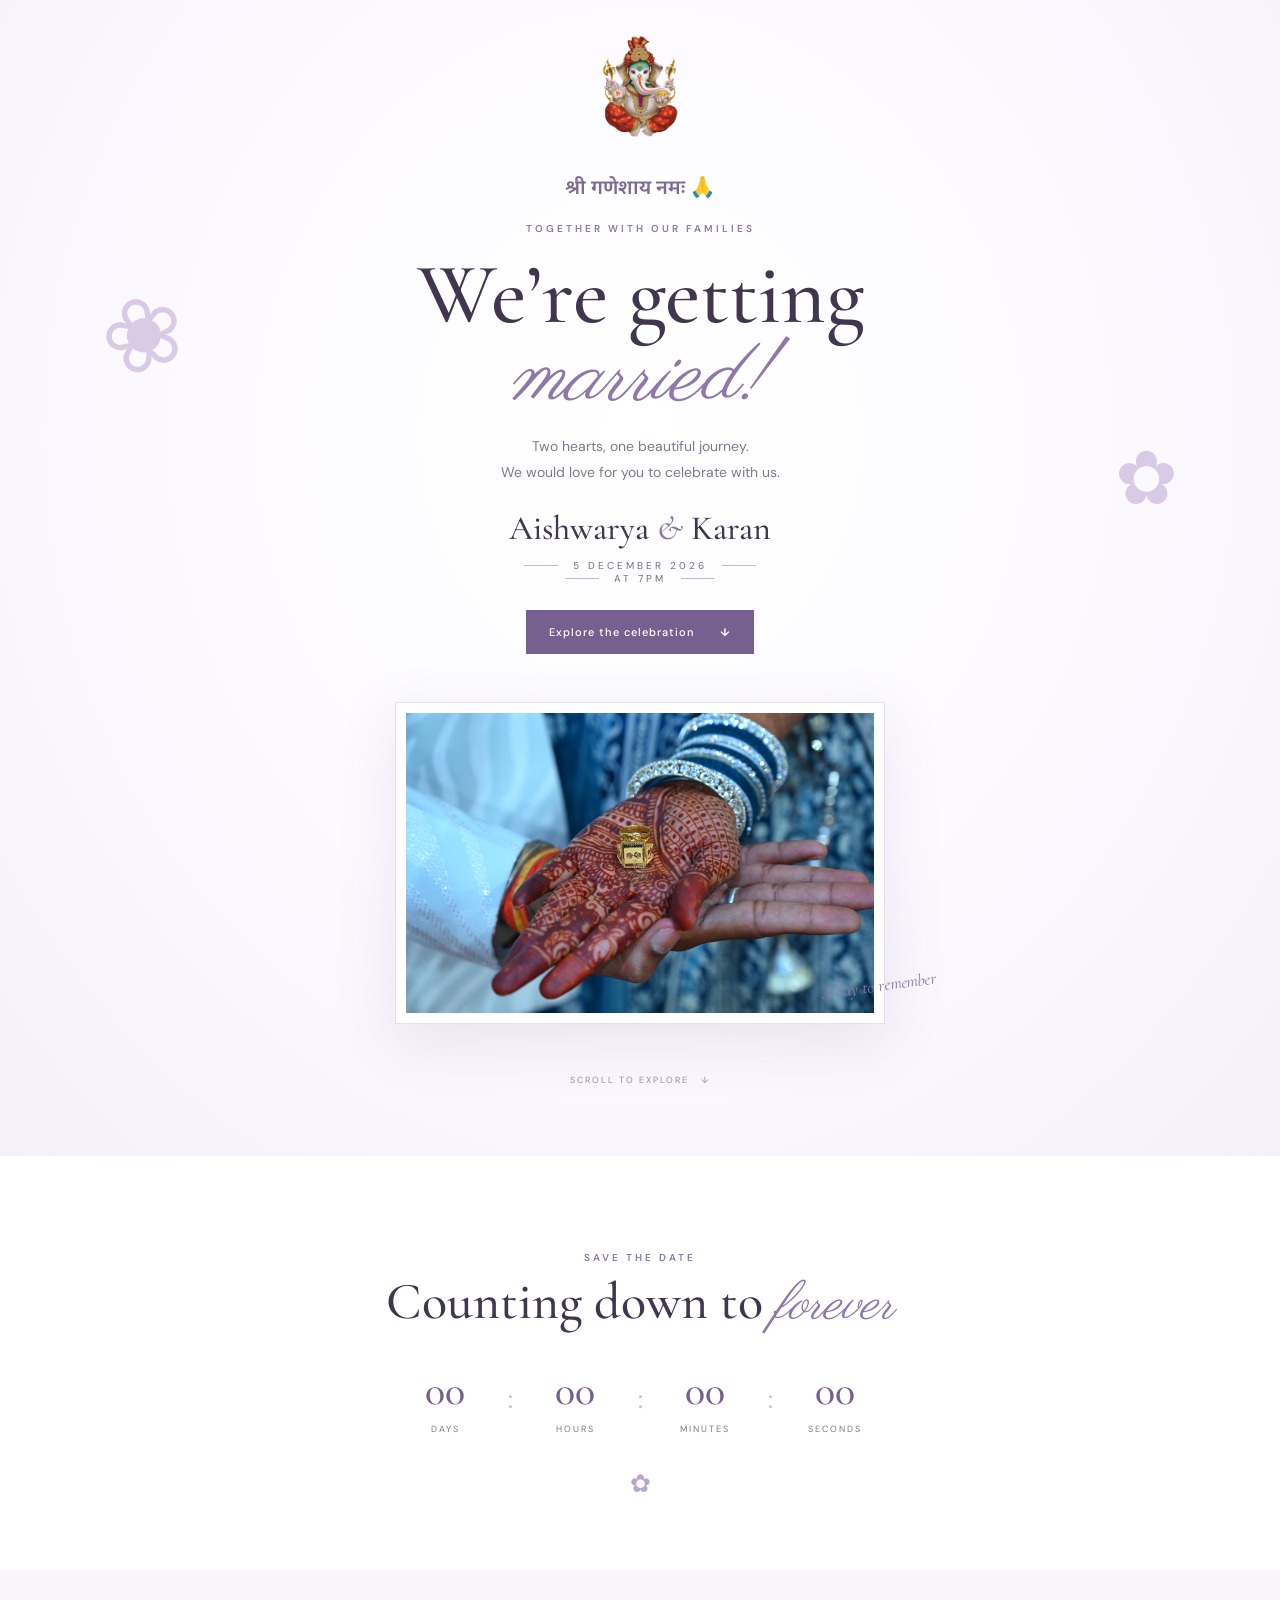
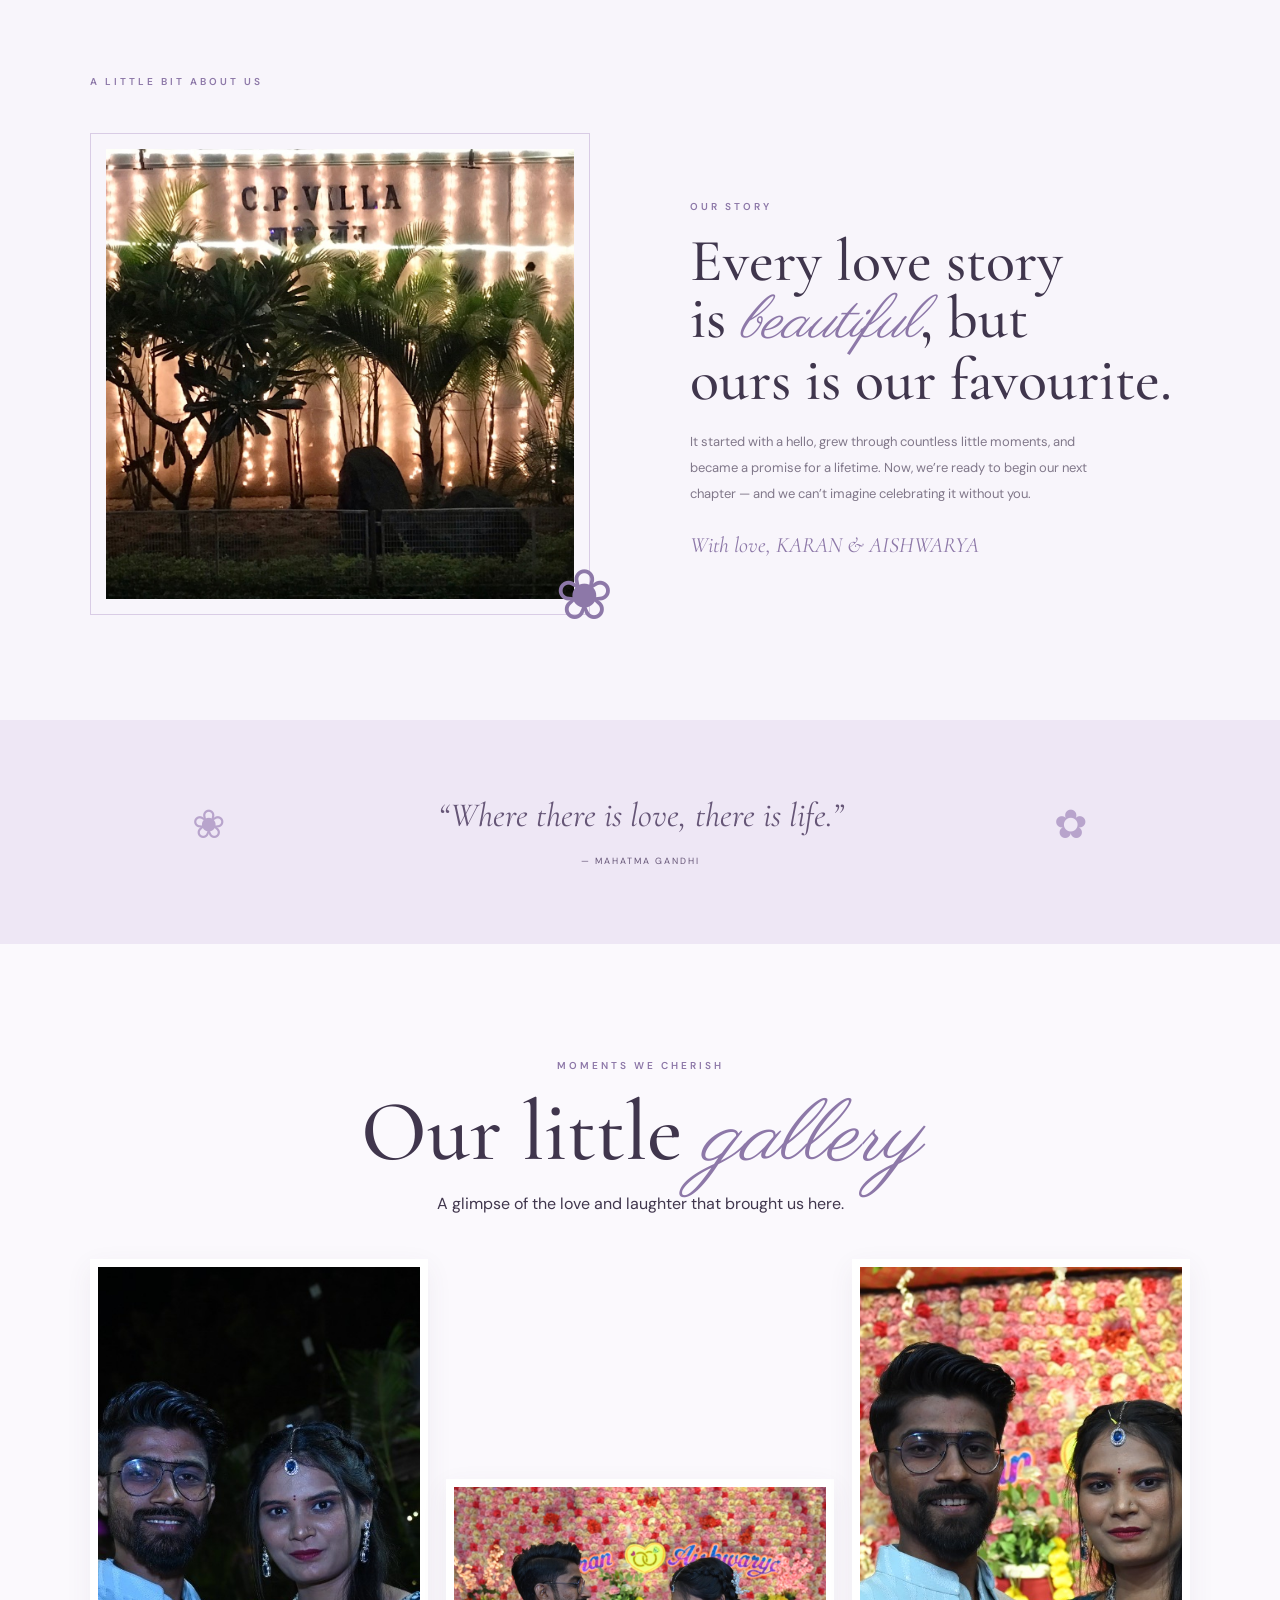
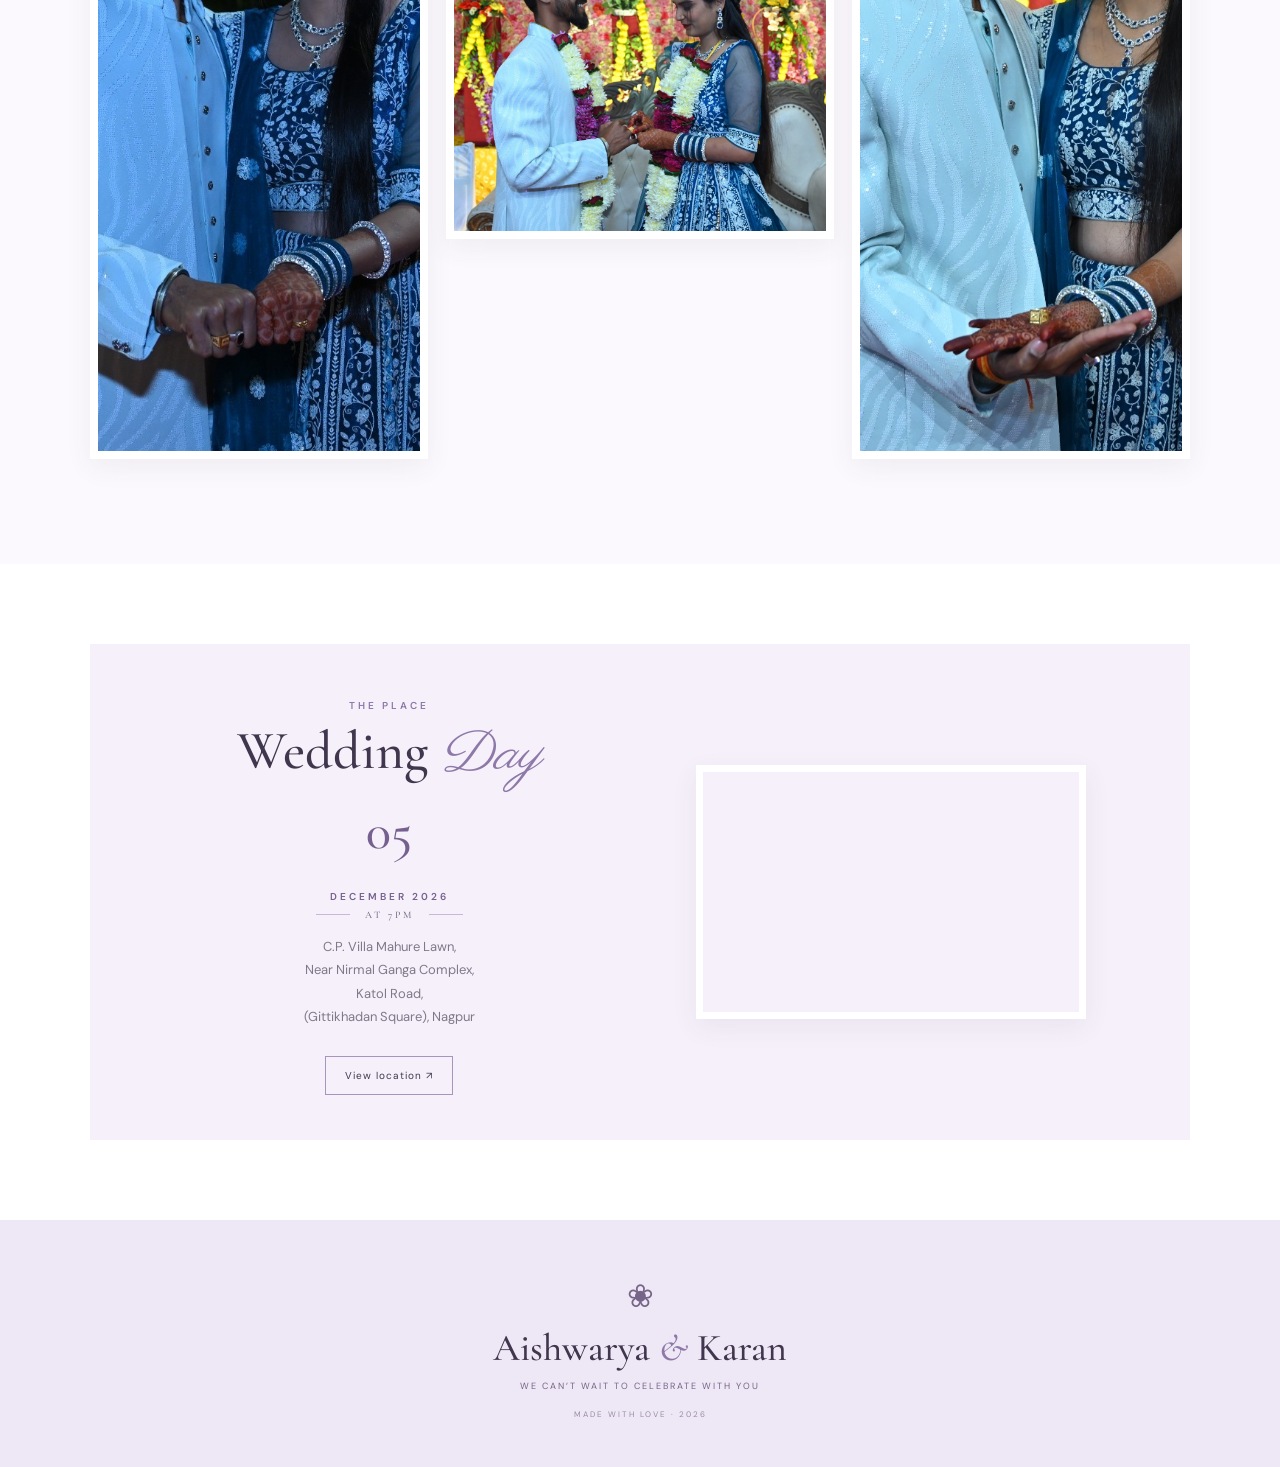
==== commit d00c56c5: "change name" ====
--- a/index.html
+++ b/index.html
@@ -179,7 +179,7 @@
 
   <footer>
     <div class="footer-flower">❀</div>
-    <div class="footer-names">Karan <span>&</span> Aishwarya</div>
+    <div class="footer-names">Aishwarya <span>&</span> Karan</div>
     <p>WE CAN’T WAIT TO CELEBRATE WITH YOU</p>
     <small>MADE WITH LOVE · 2026</small>
   </footer>
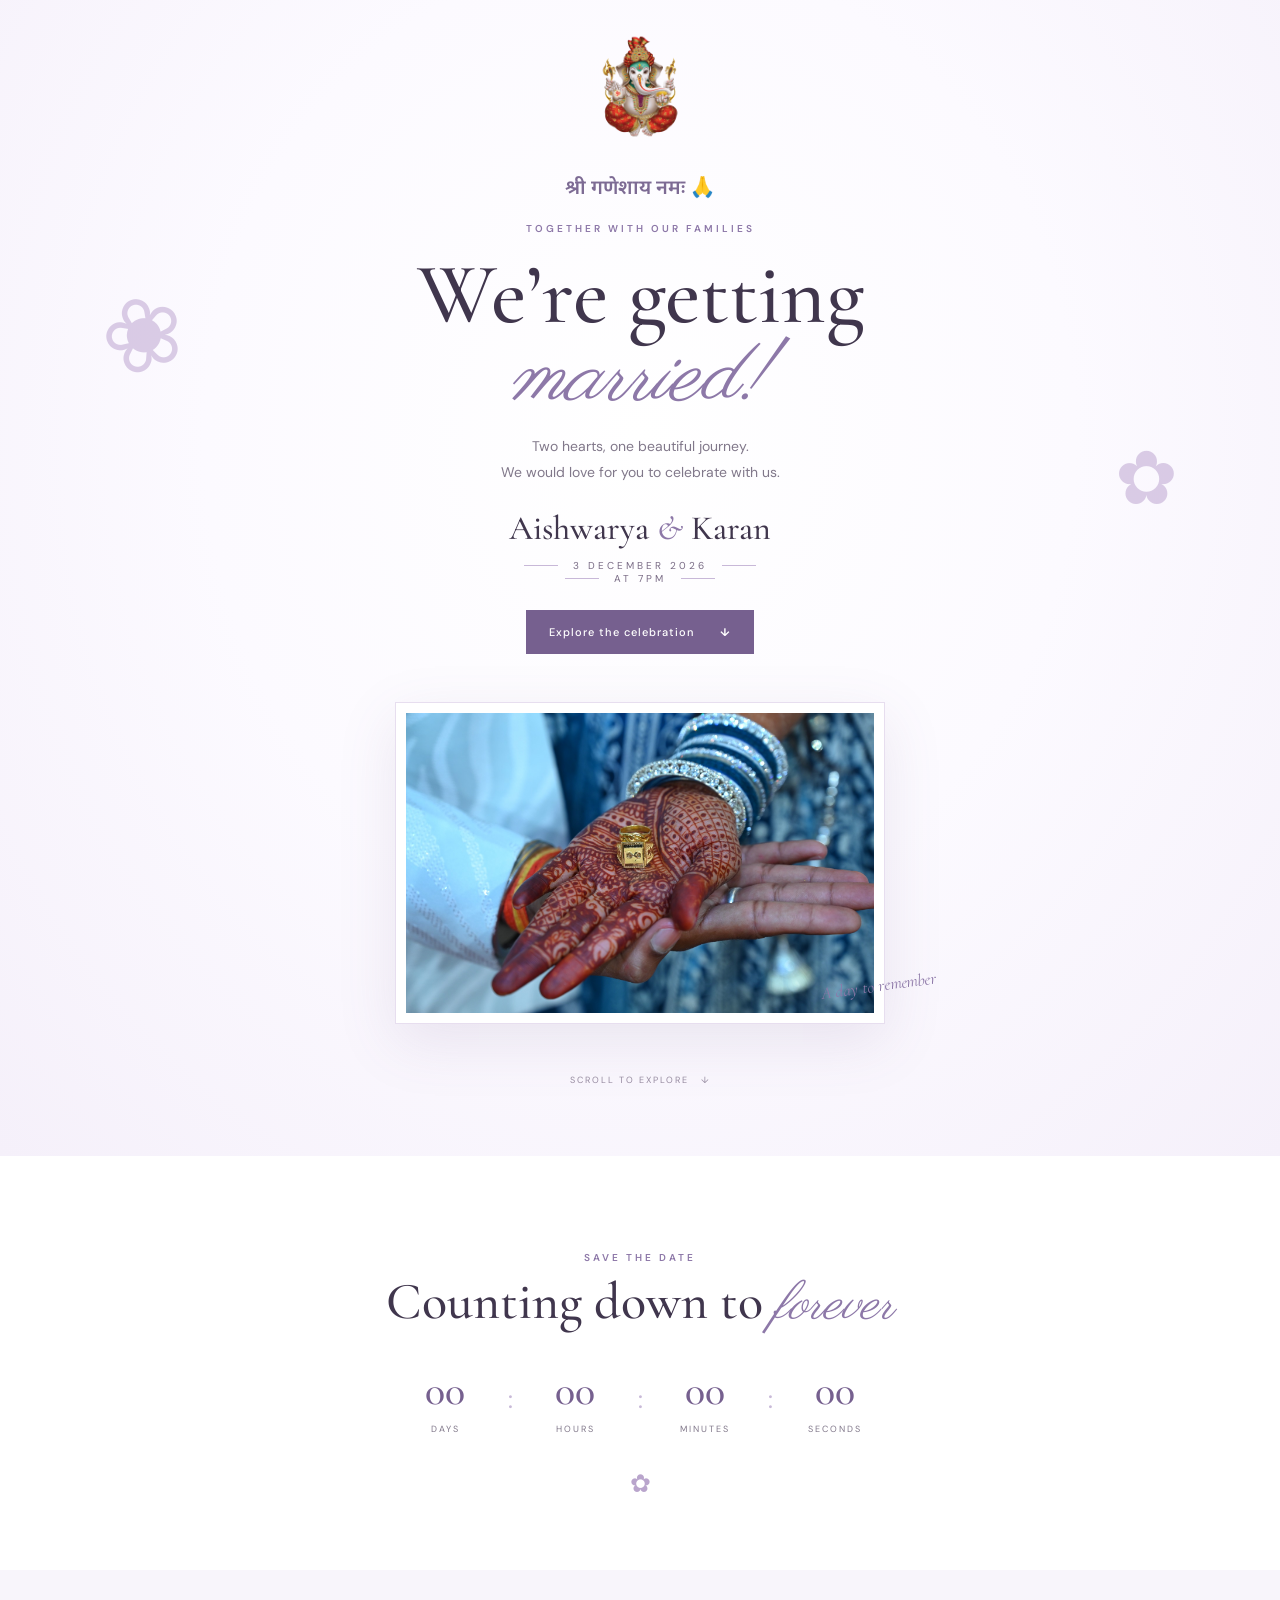
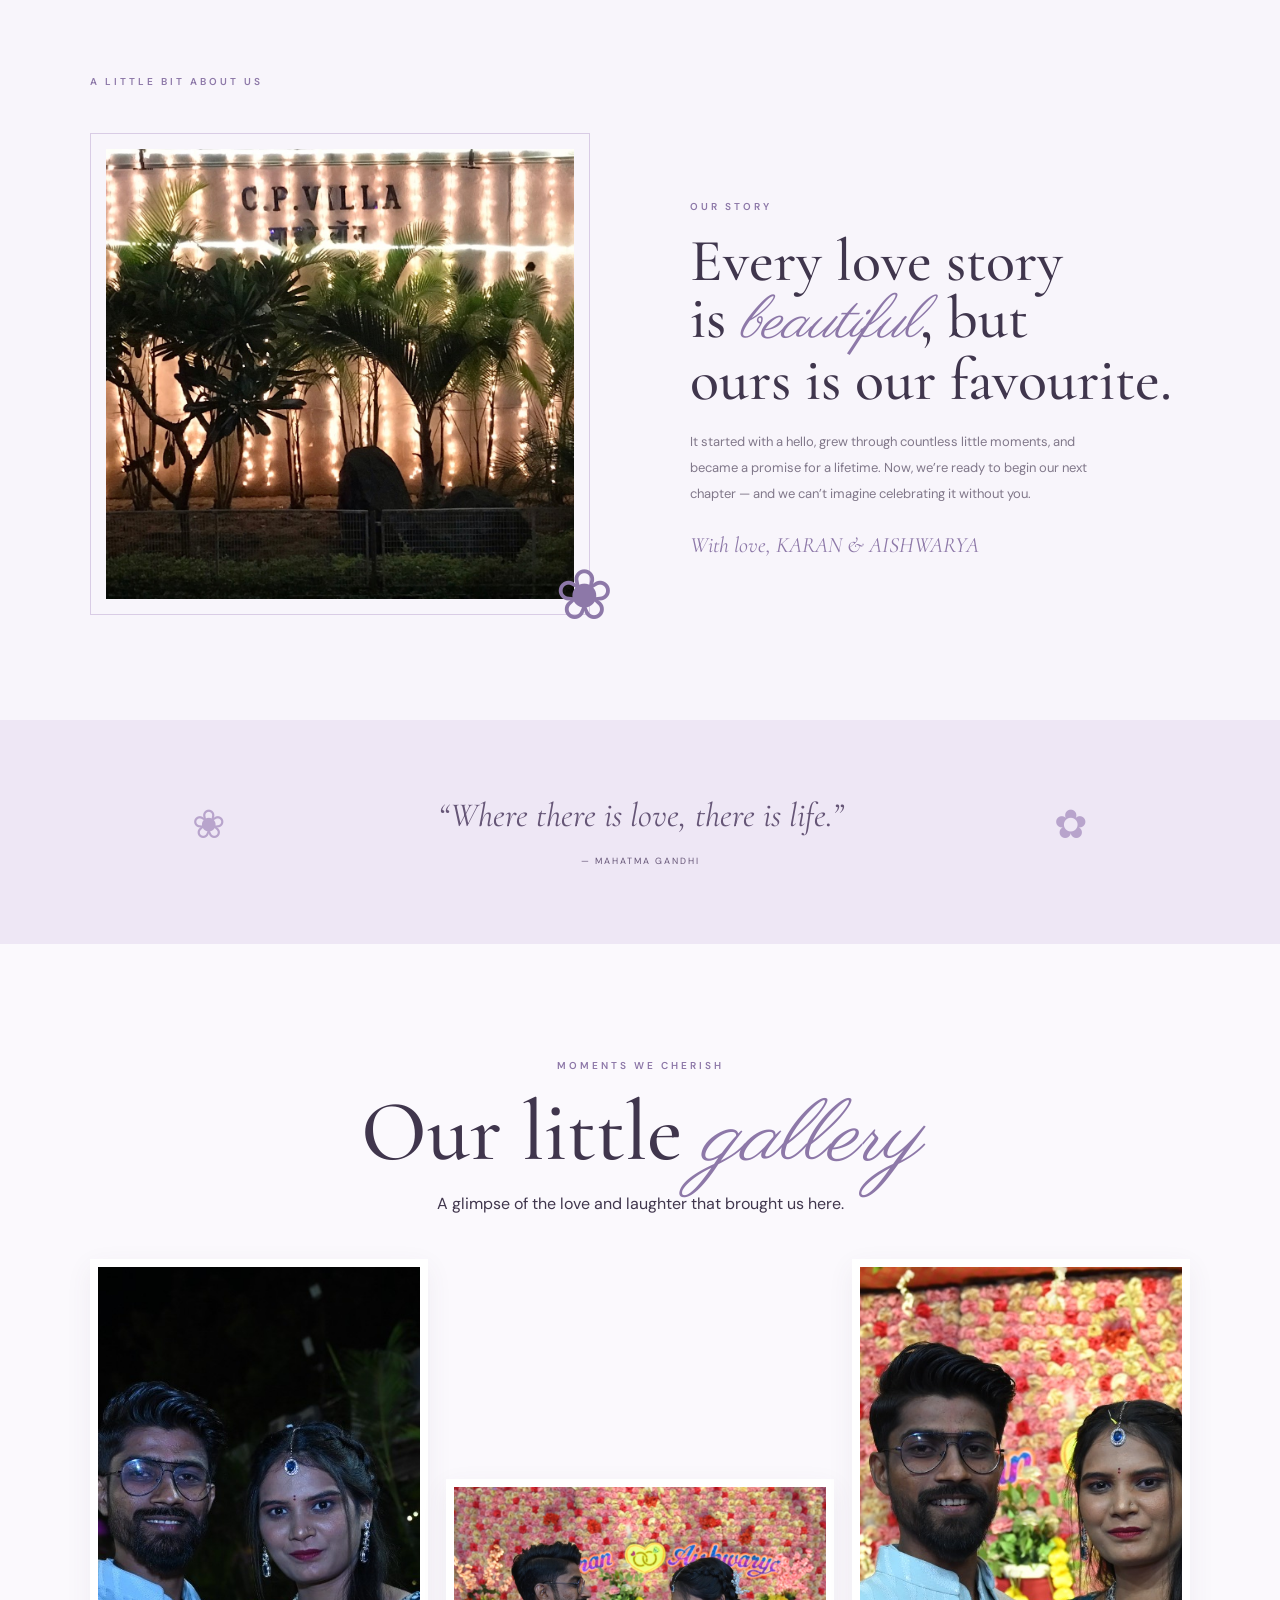
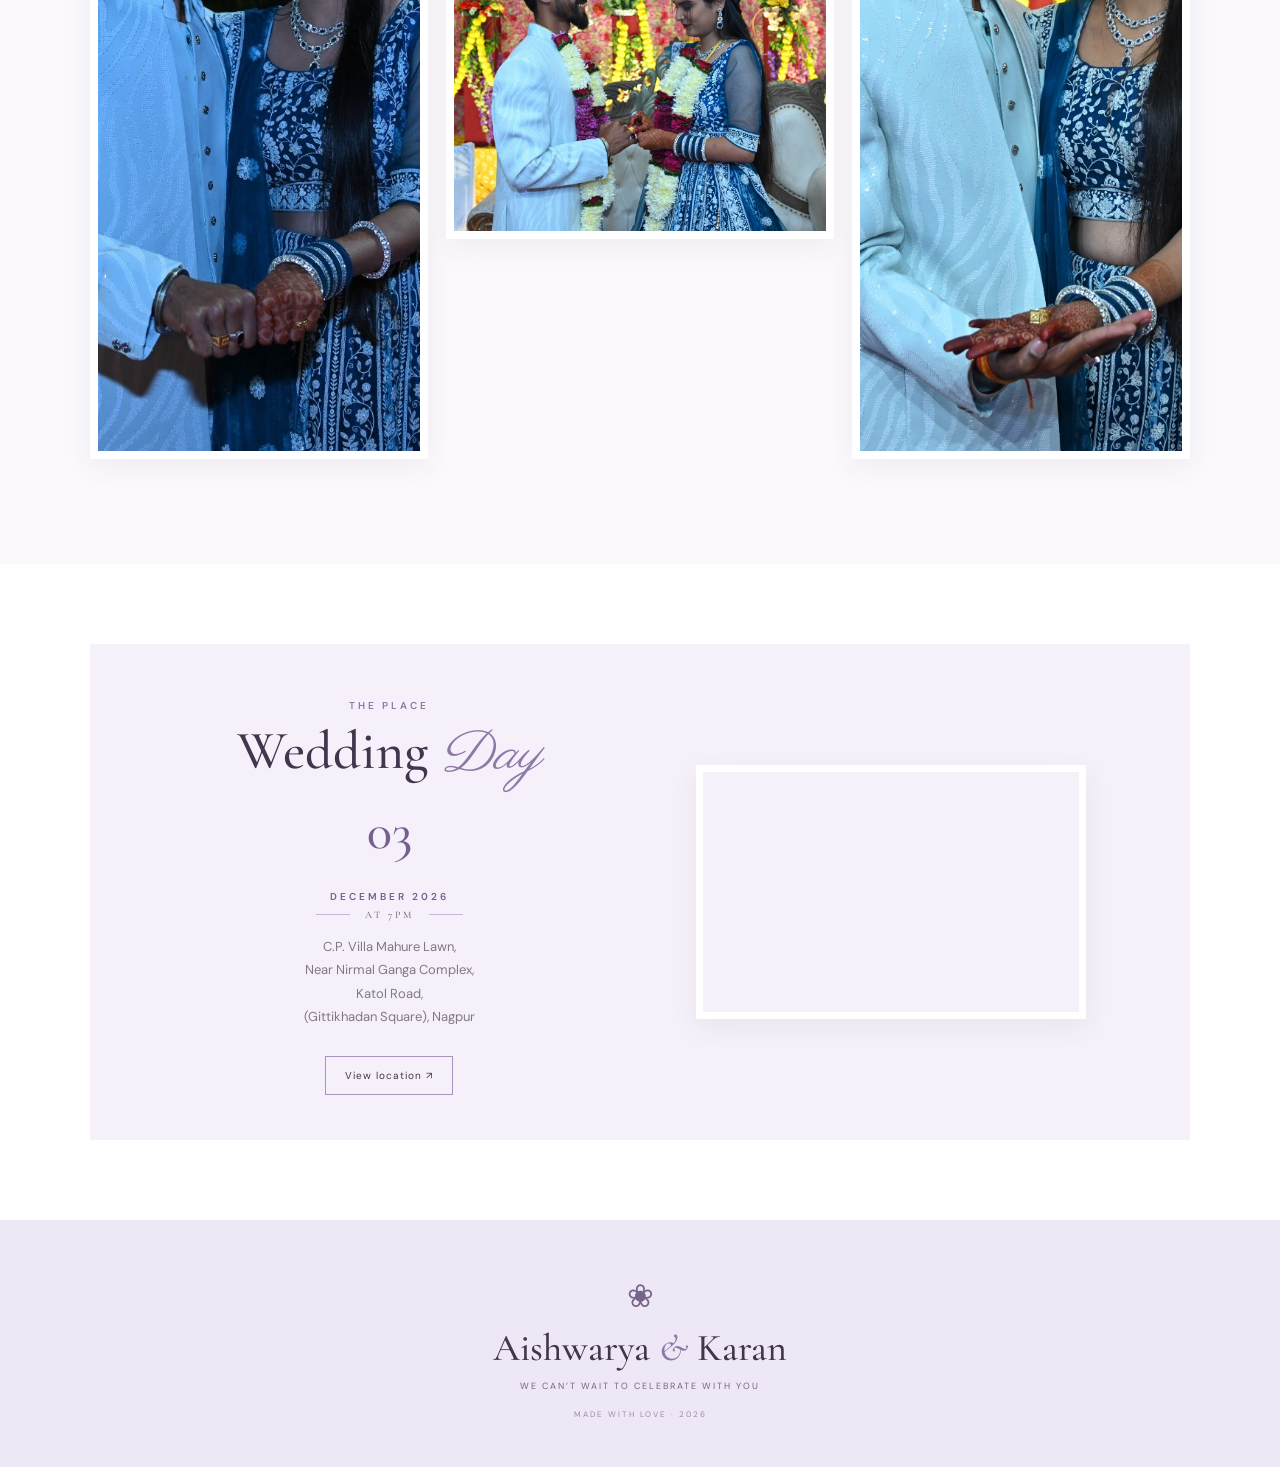
==== commit 72547f0b: "update date" ====
--- a/index.html
+++ b/index.html
@@ -44,7 +44,7 @@
       <div class="names">Aishwarya <span>&</span> Karan</div>
 
       <div class="date-line">
-        <span></span> 5 DECEMBER 2026 <span></span>
+        <span></span> 3 DECEMBER 2026 <span></span>
       </div>
 
       <div class="date-line">
@@ -140,7 +140,7 @@
           <h2>Wedding <em>Day</em></h2>
 
           <div class="venue-date">
-            05<br>
+            03<br>
             <span>DECEMBER 2026</span>
             <div class="date-line">
               <span></span> AT 7PM <span></span>
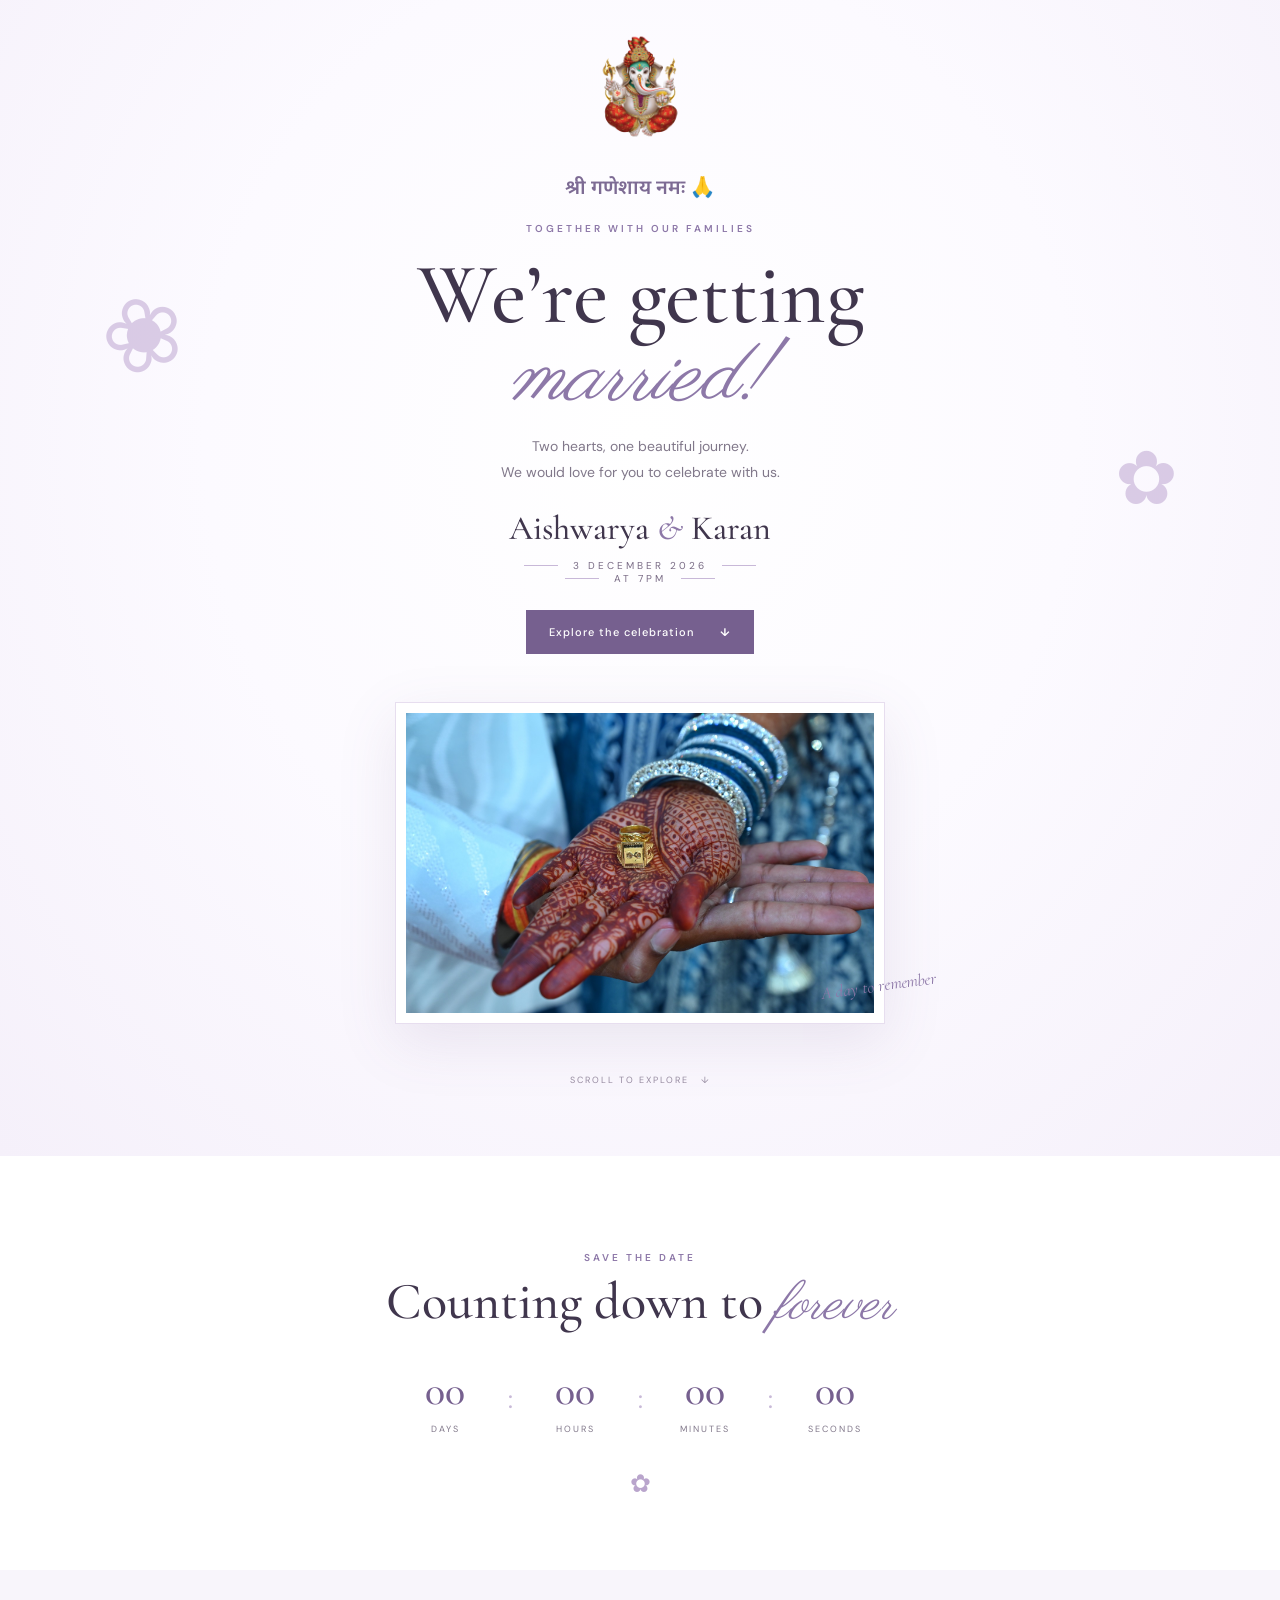
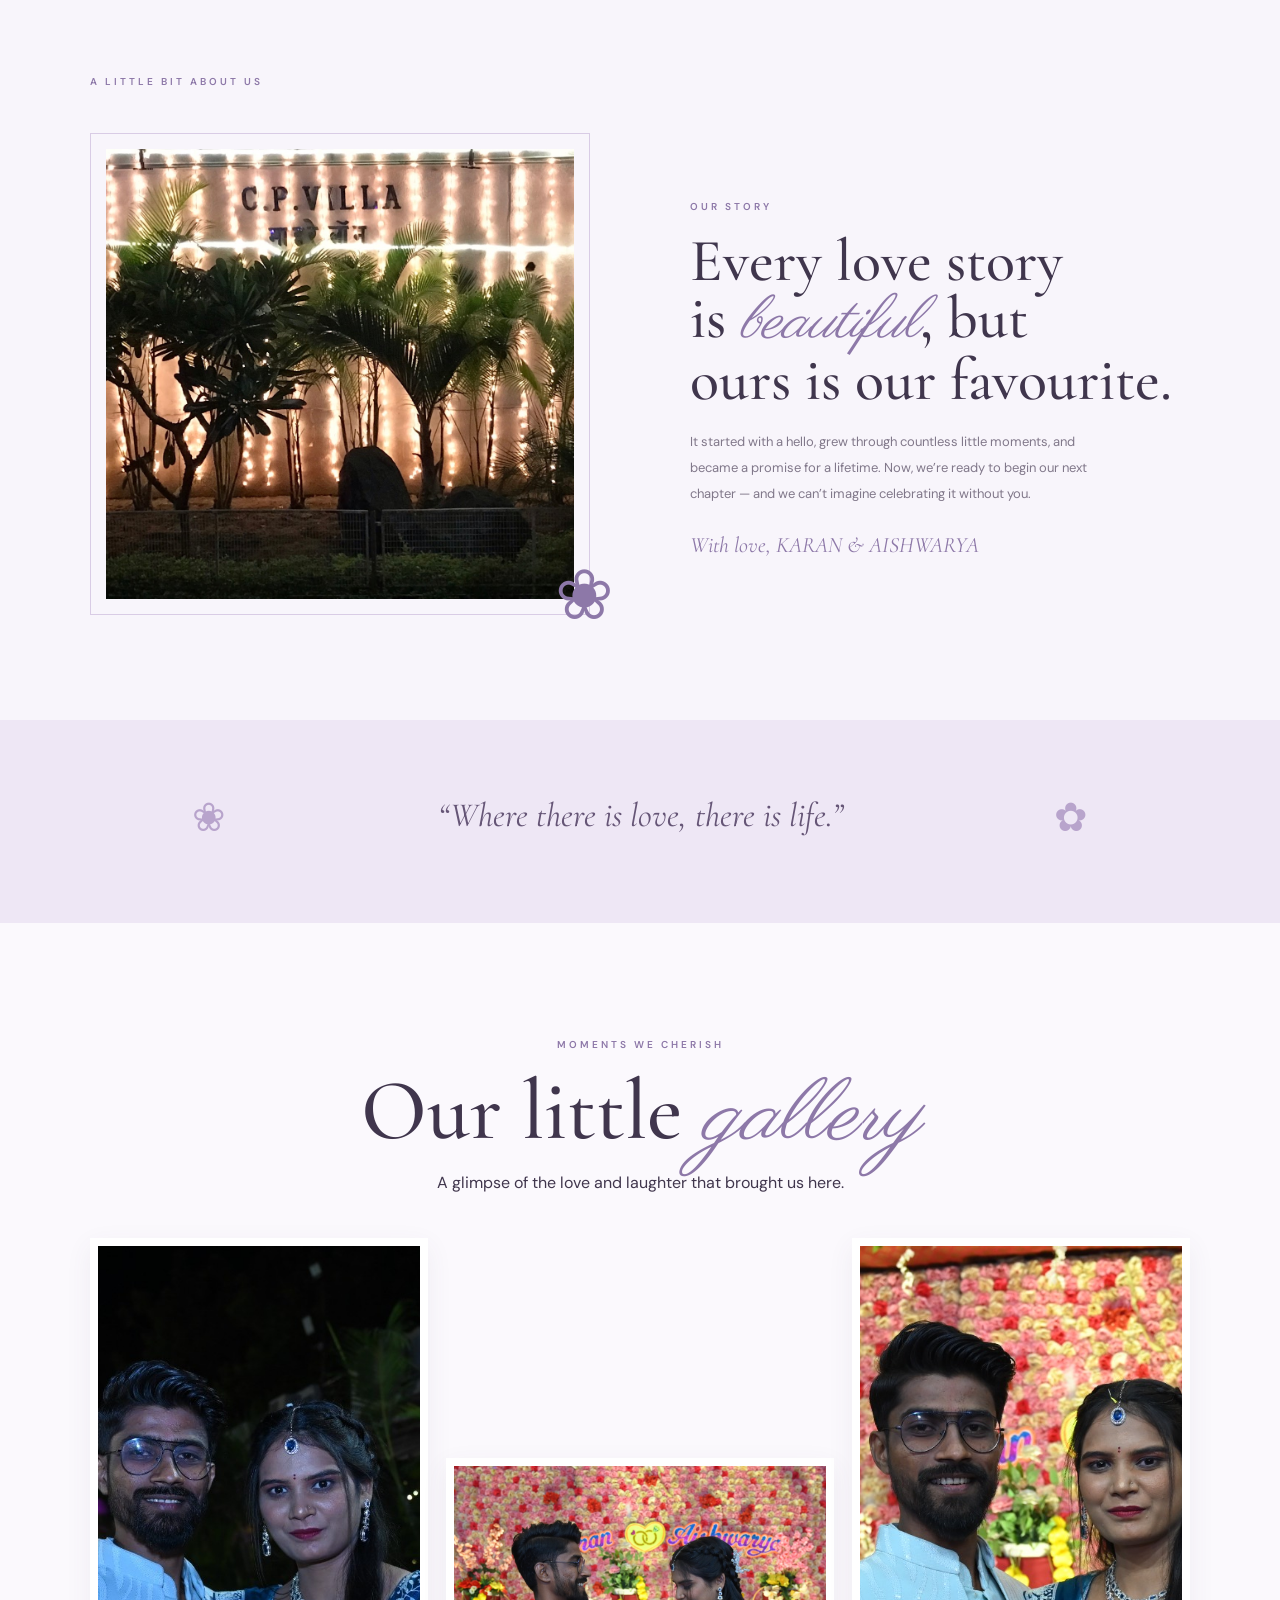
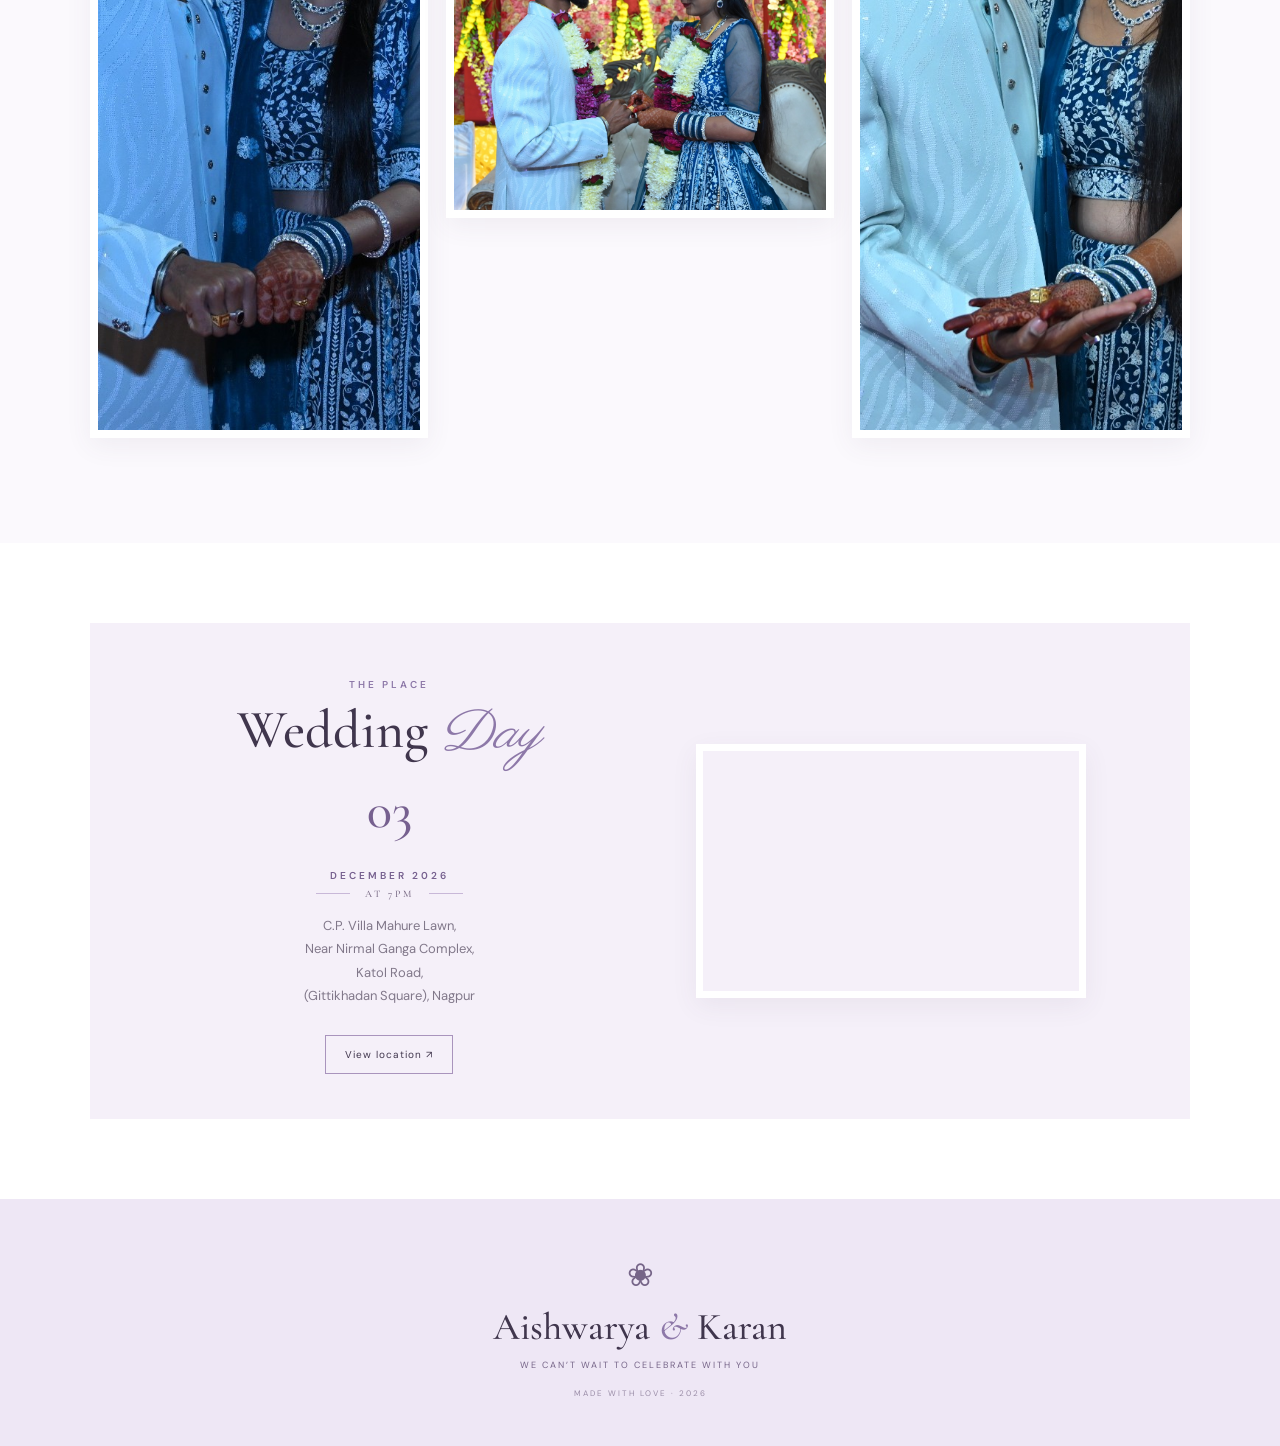
==== commit b0fbe275: "update diffrent name" ====
--- a/index.html
+++ b/index.html
@@ -114,7 +114,6 @@
     <section class="quote-band">
       <span class="quote-flower">❀</span>
       <p>“Where there is love, there is life.”</p>
-      <small>— MAHATMA GANDHI</small>
       <span class="quote-flower right">✿</span>
     </section>
 
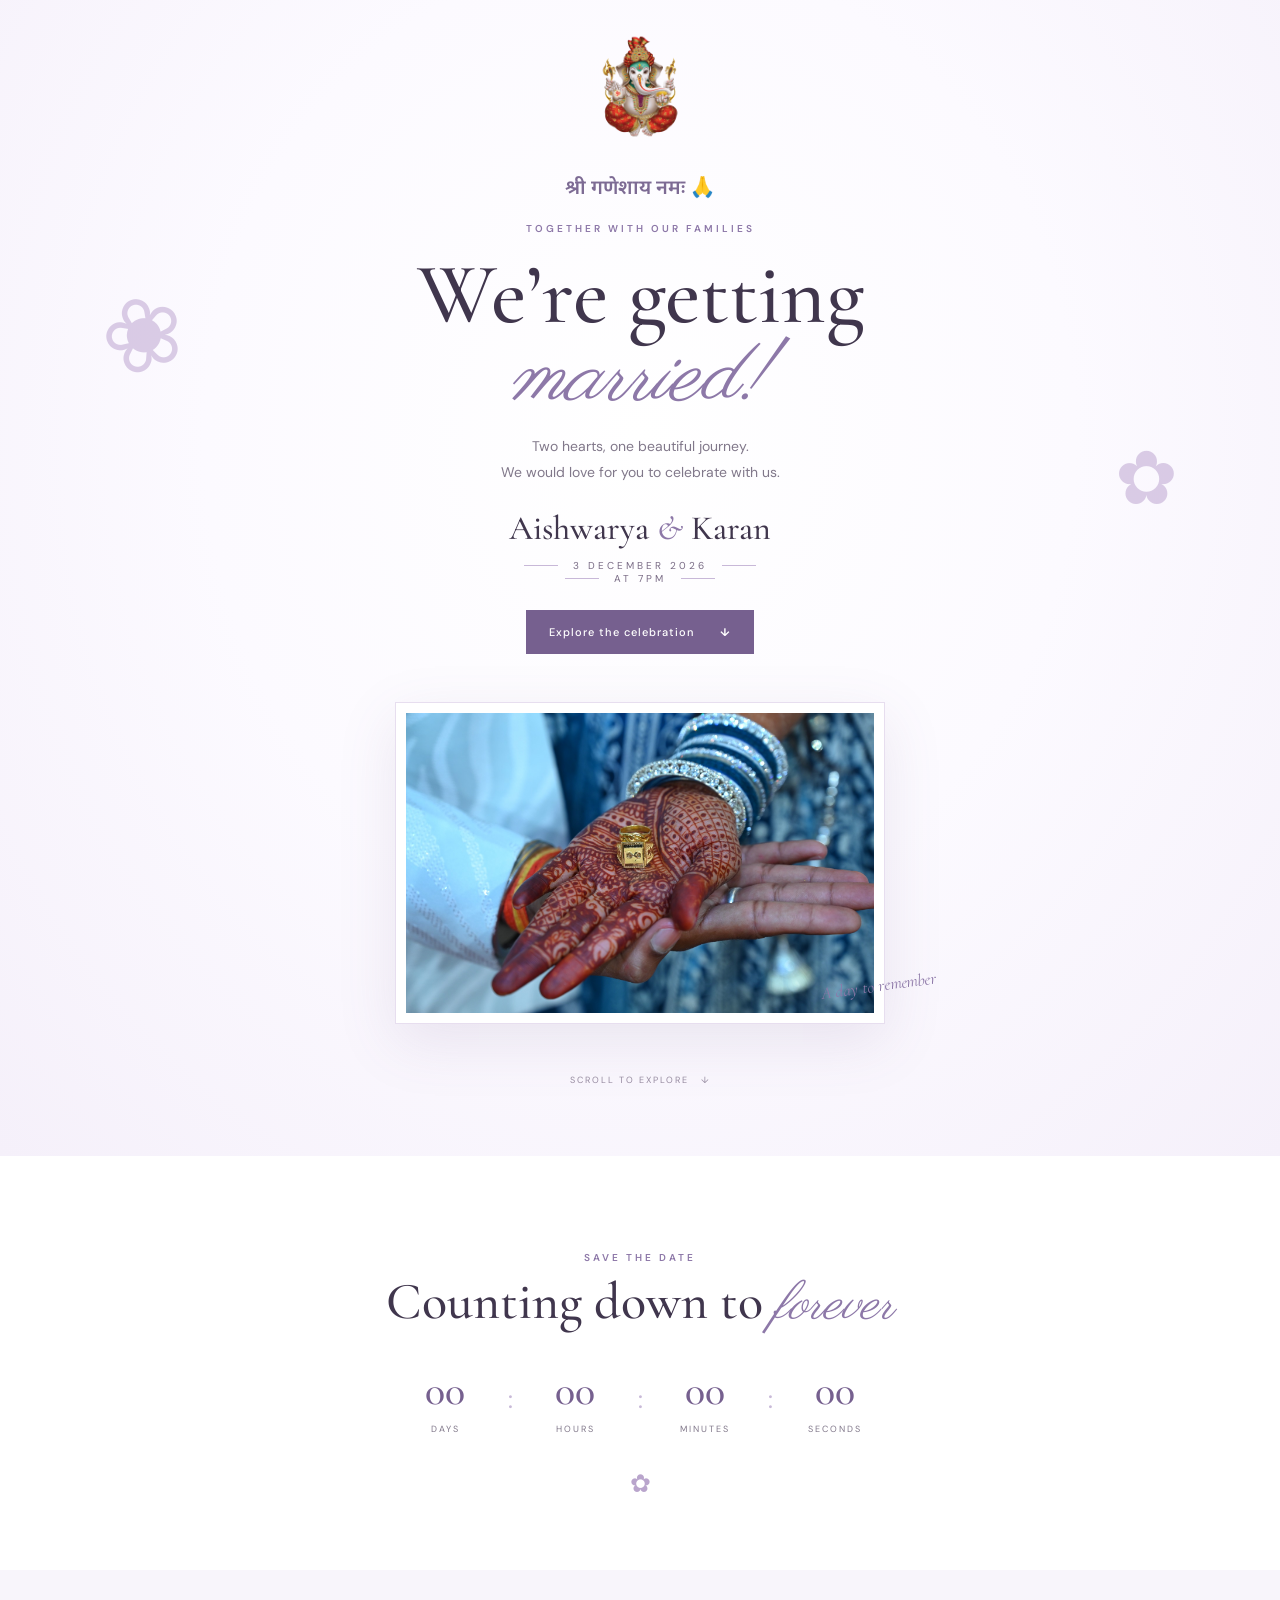
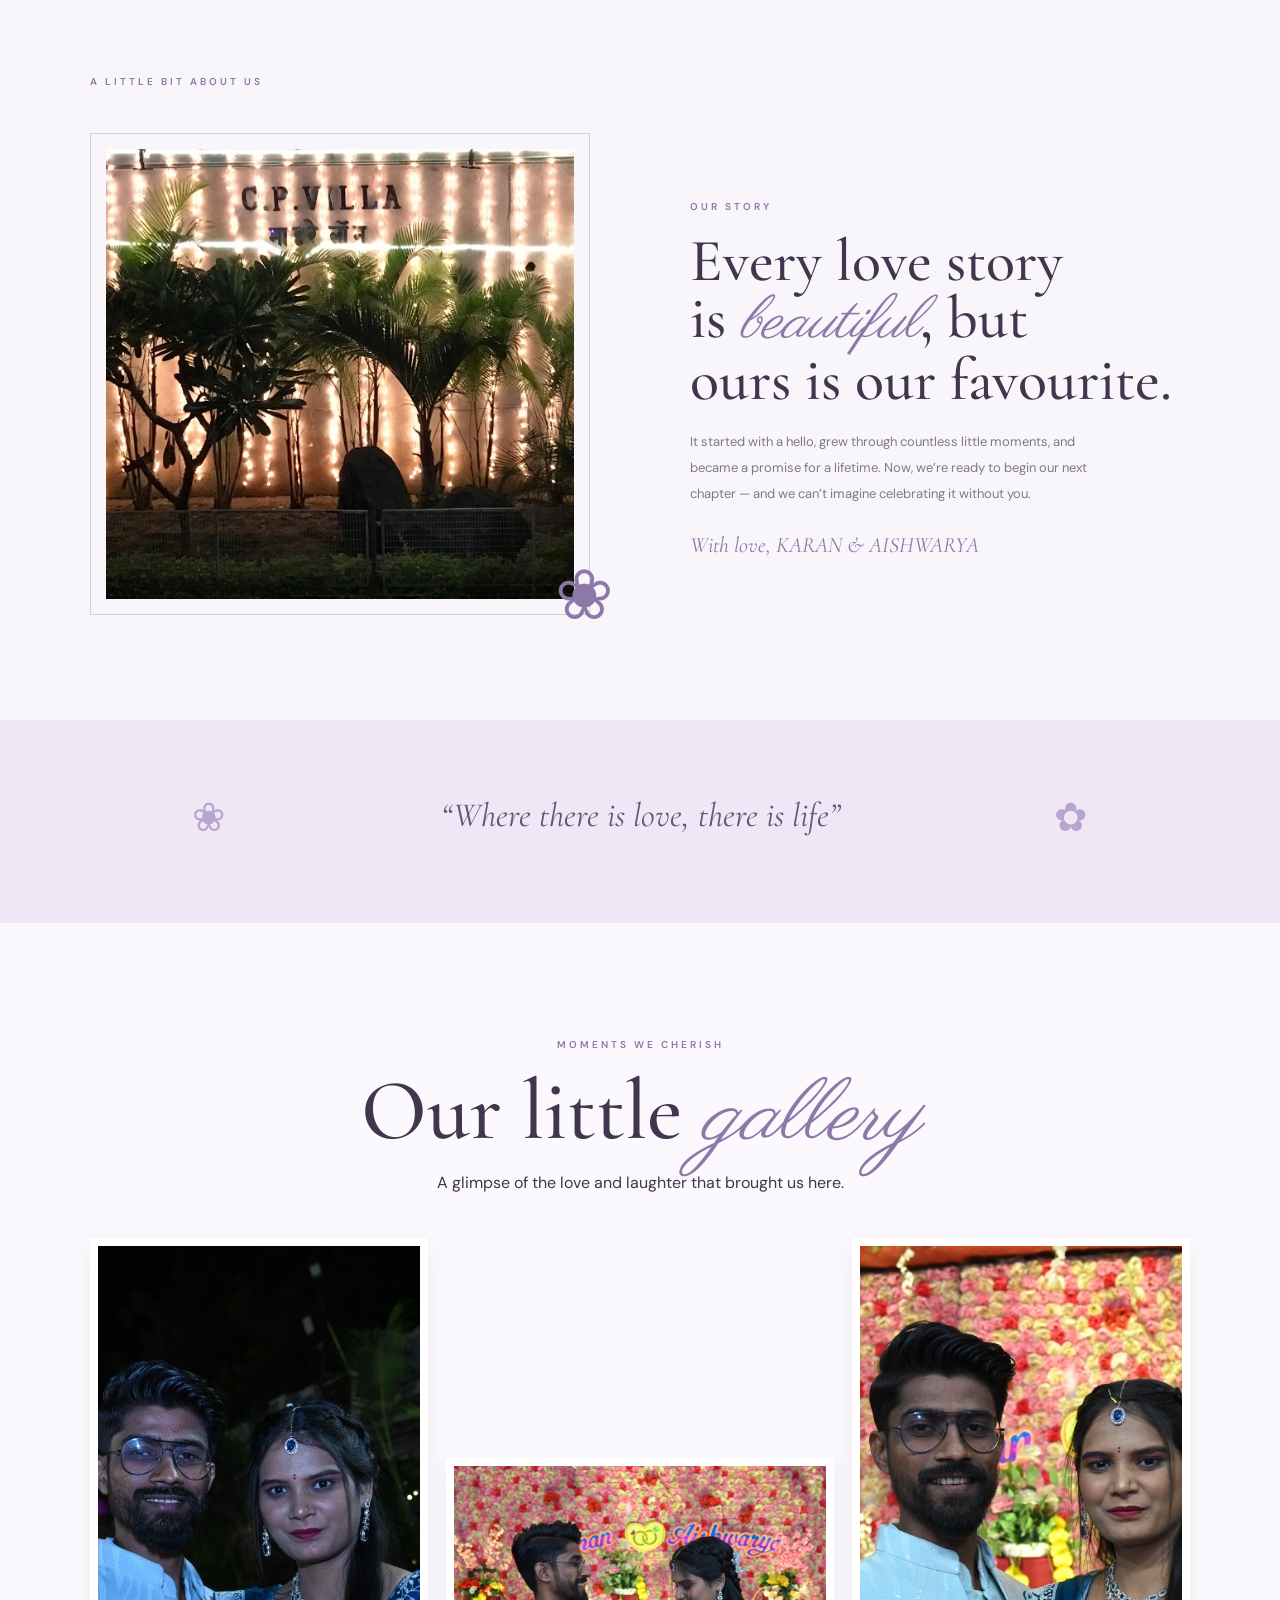
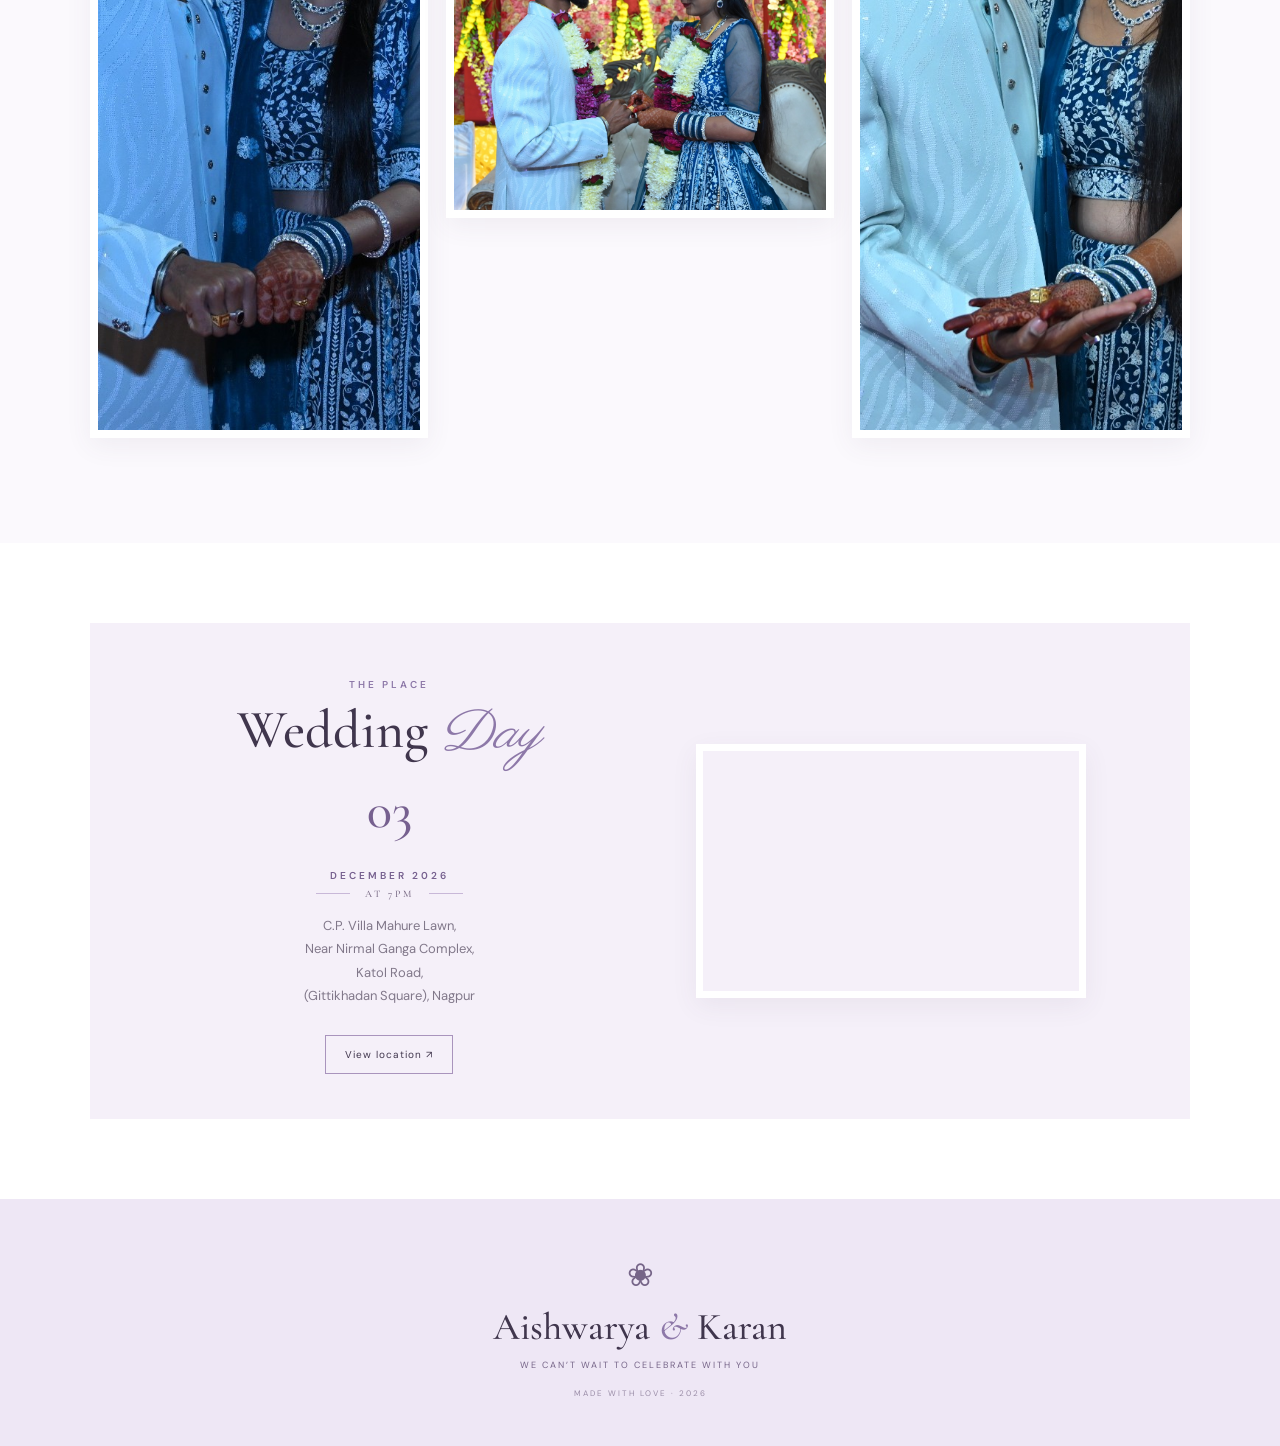
==== commit ee367adf: "cherish" ====
--- a/index.html
+++ b/index.html
@@ -113,7 +113,7 @@
 
     <section class="quote-band">
       <span class="quote-flower">❀</span>
-      <p>“Where there is love, there is life.”</p>
+      <p>“Where there is love, there is life”</p>
       <span class="quote-flower right">✿</span>
     </section>
 
